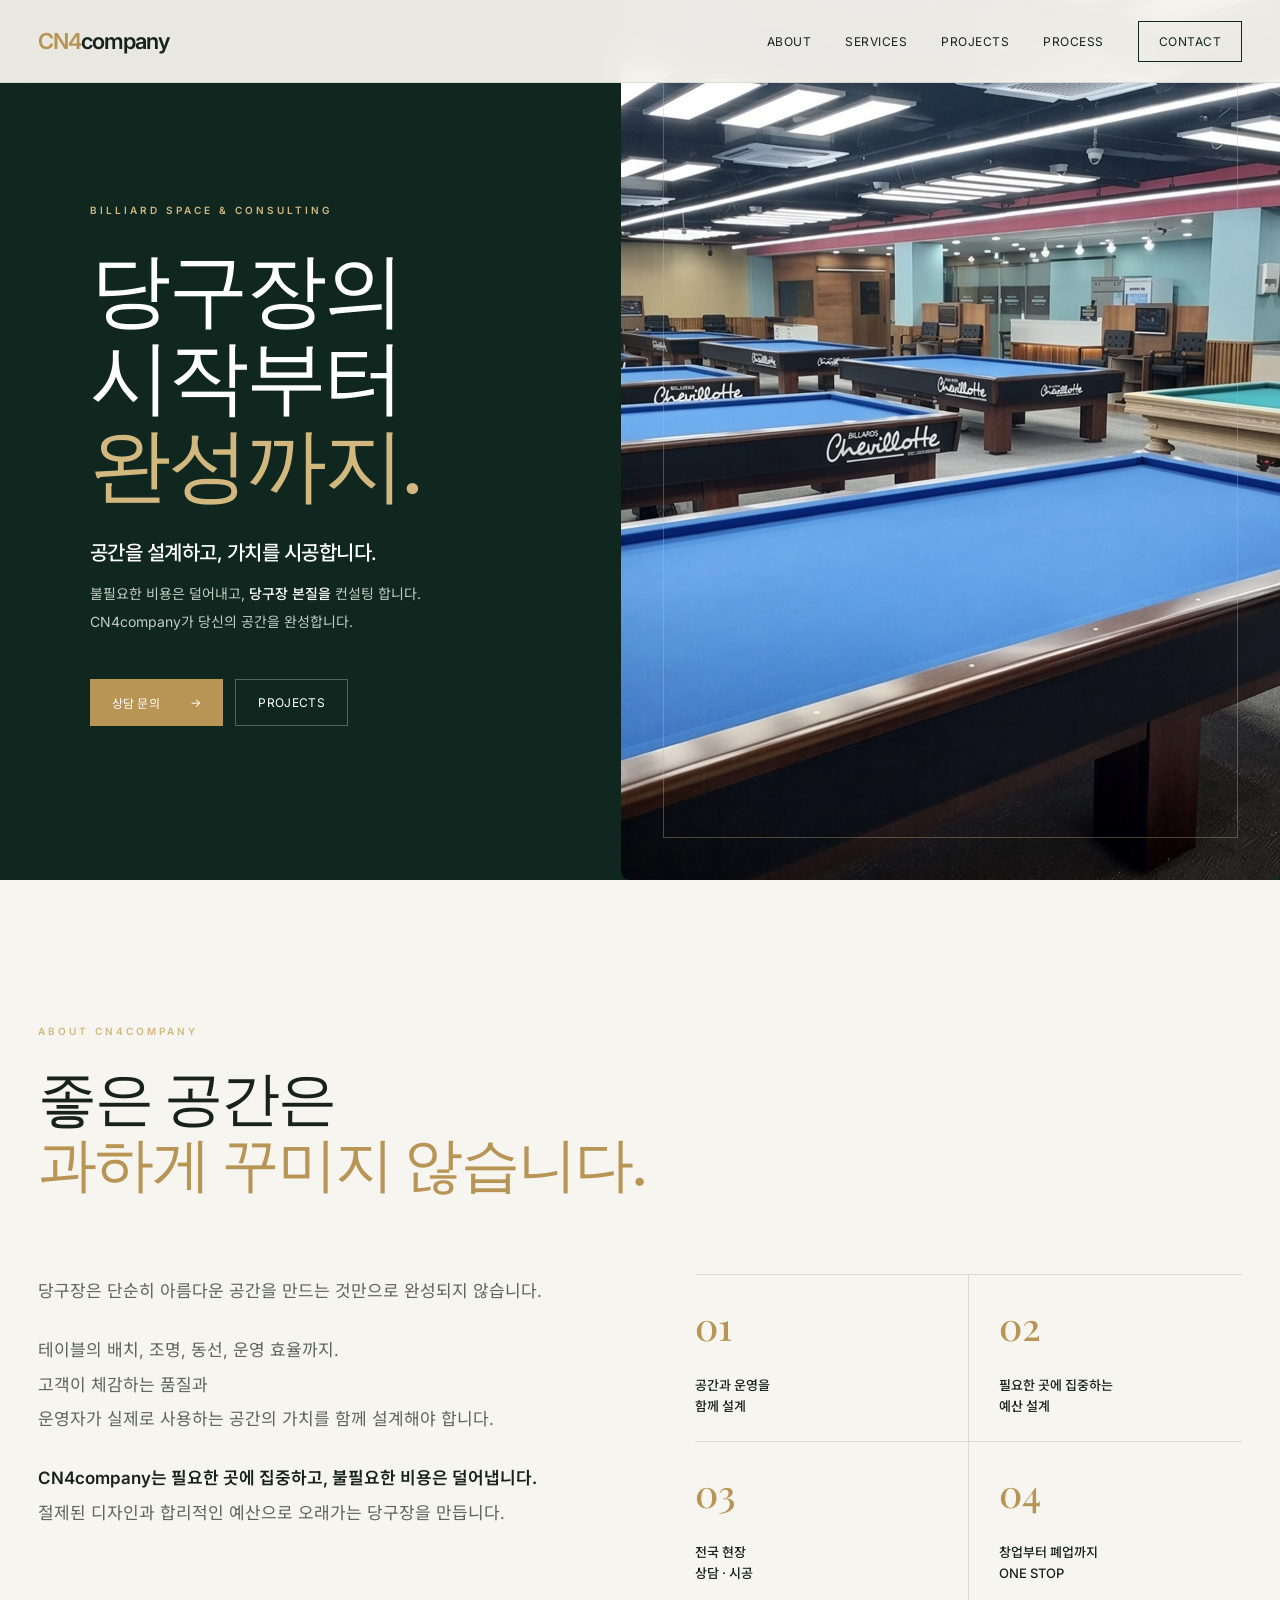
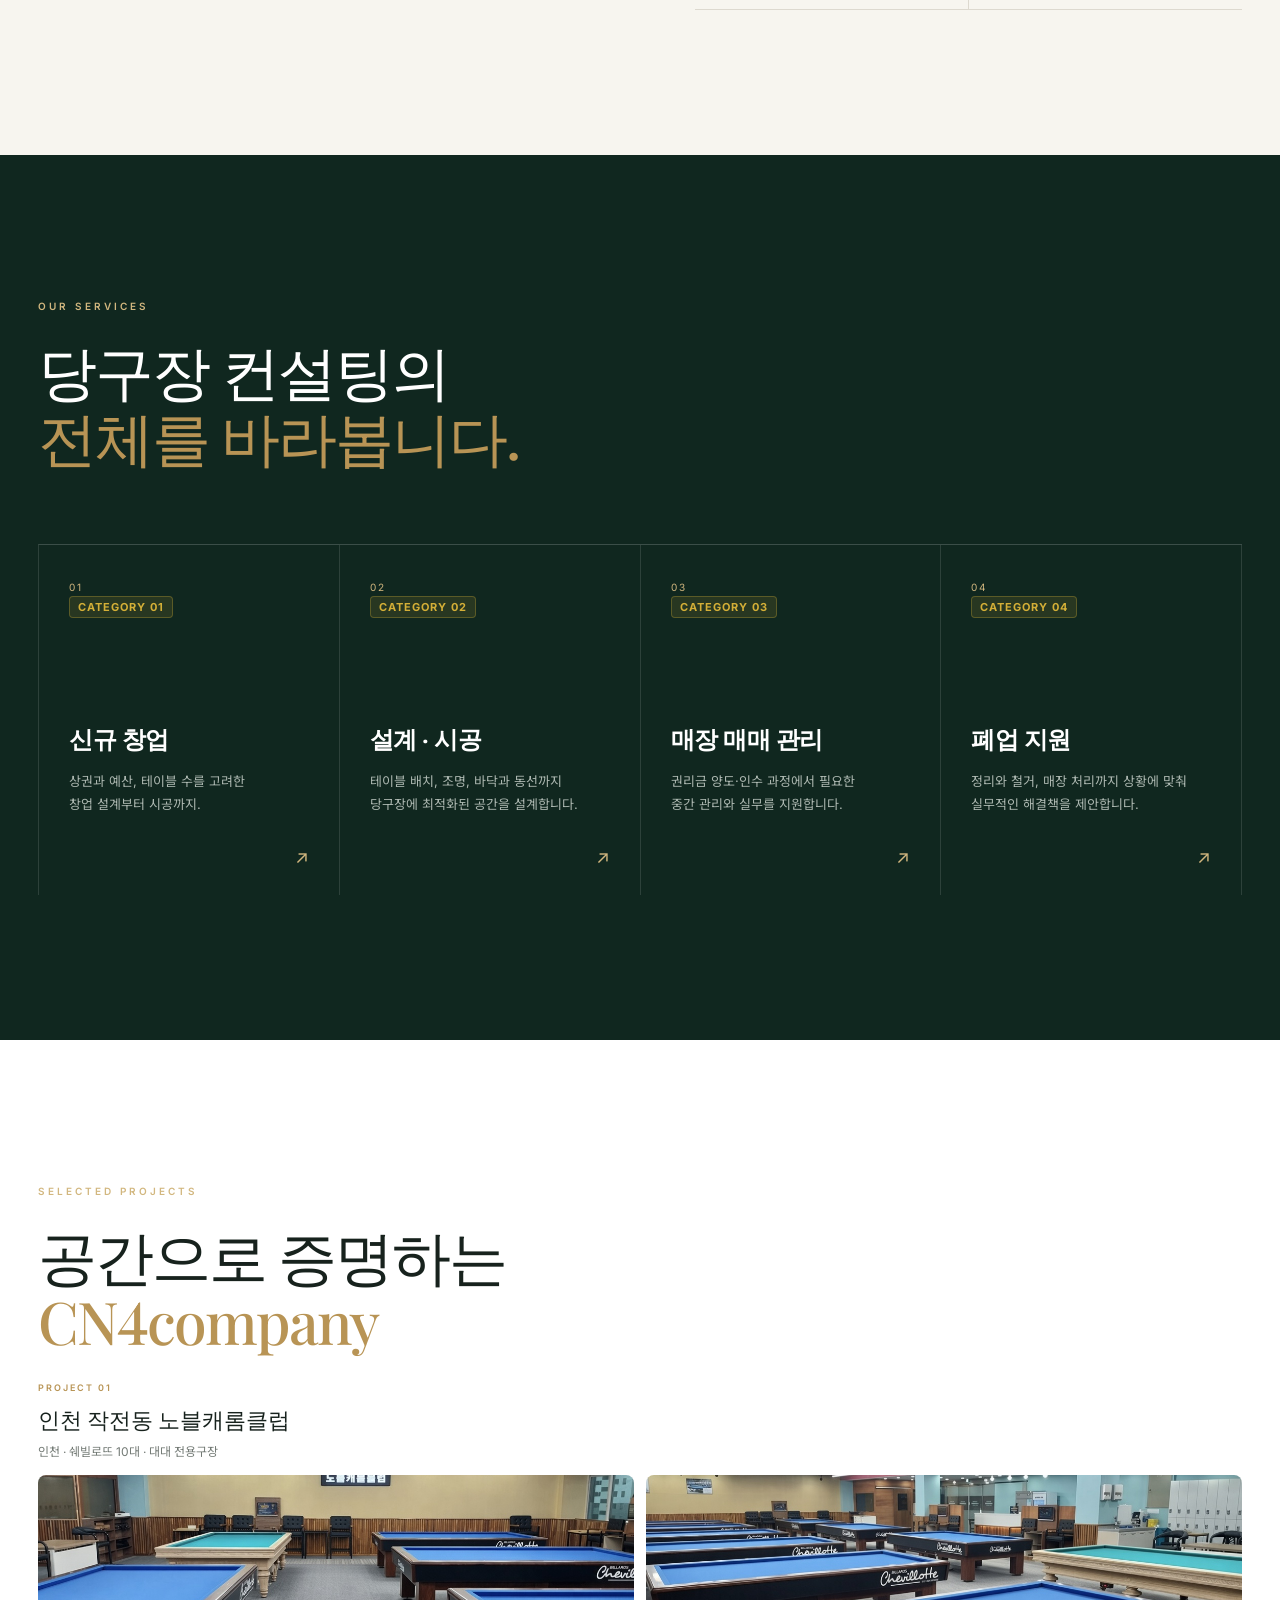
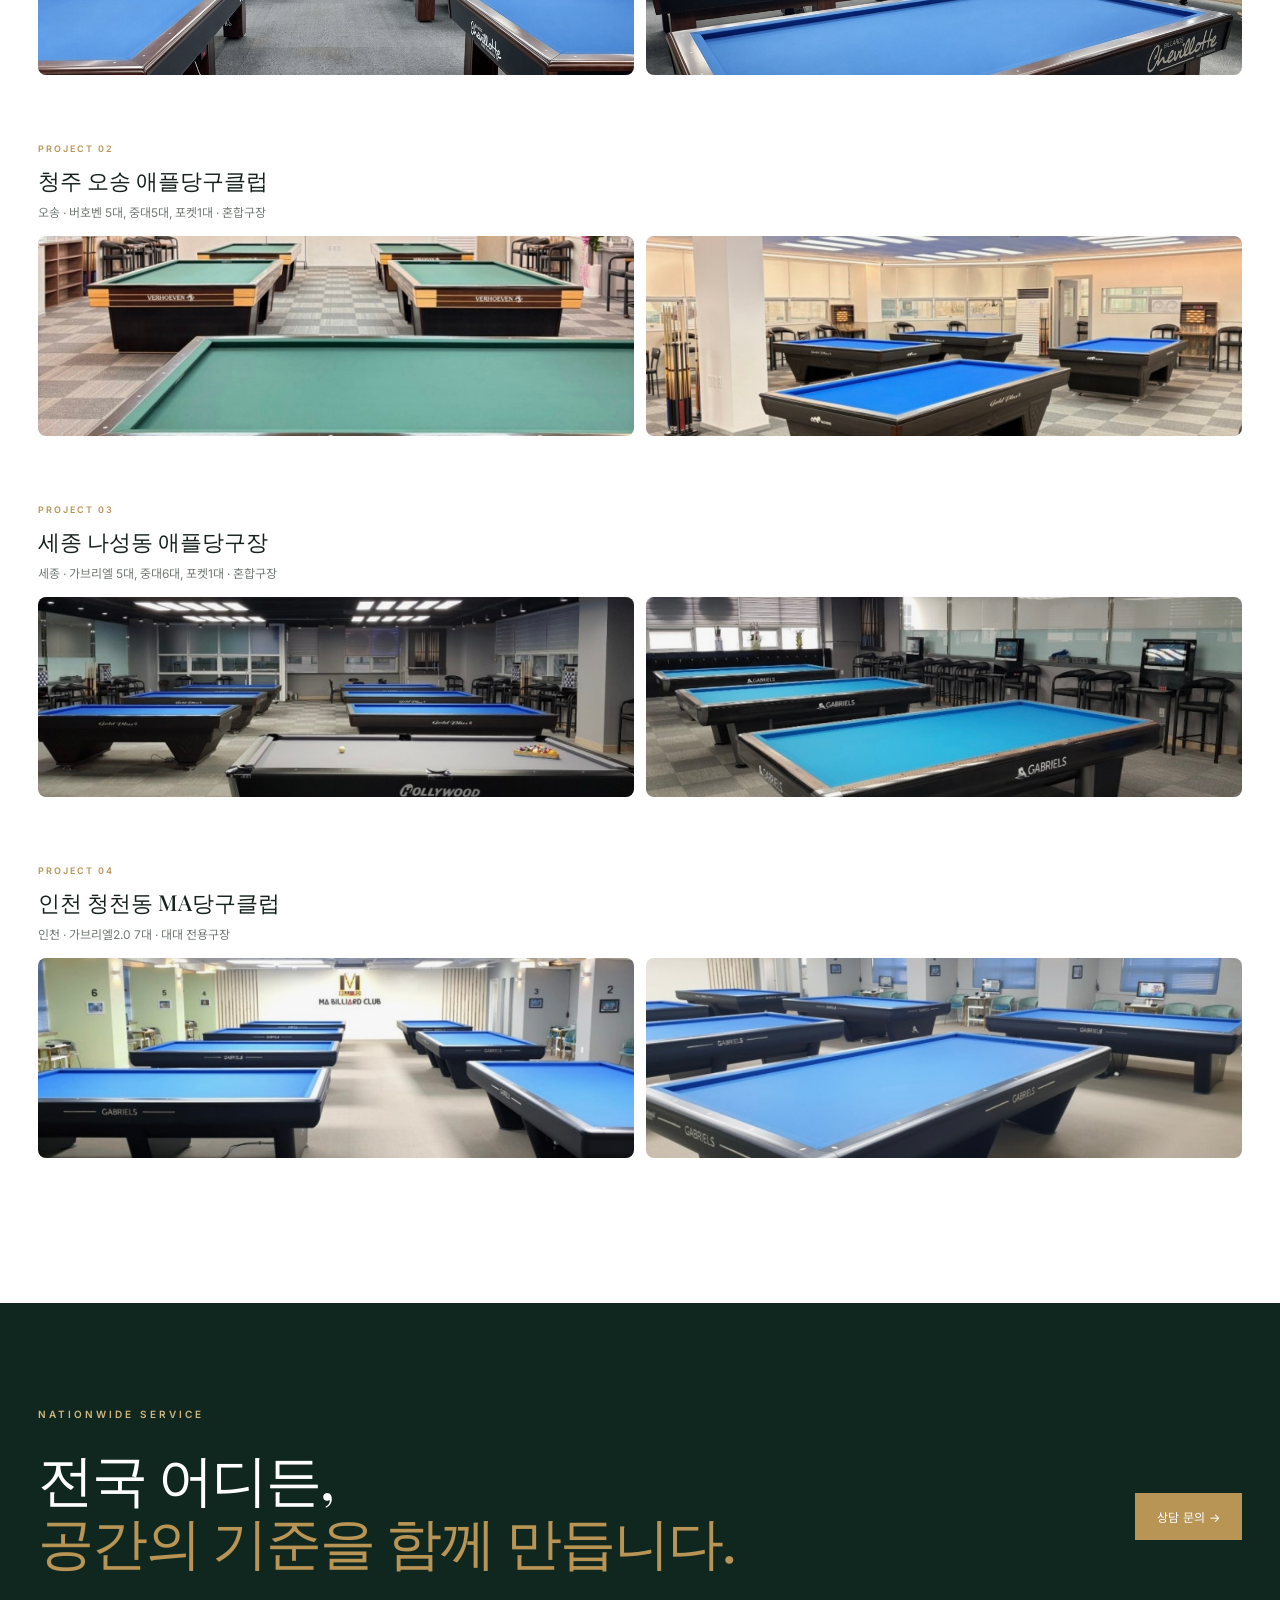
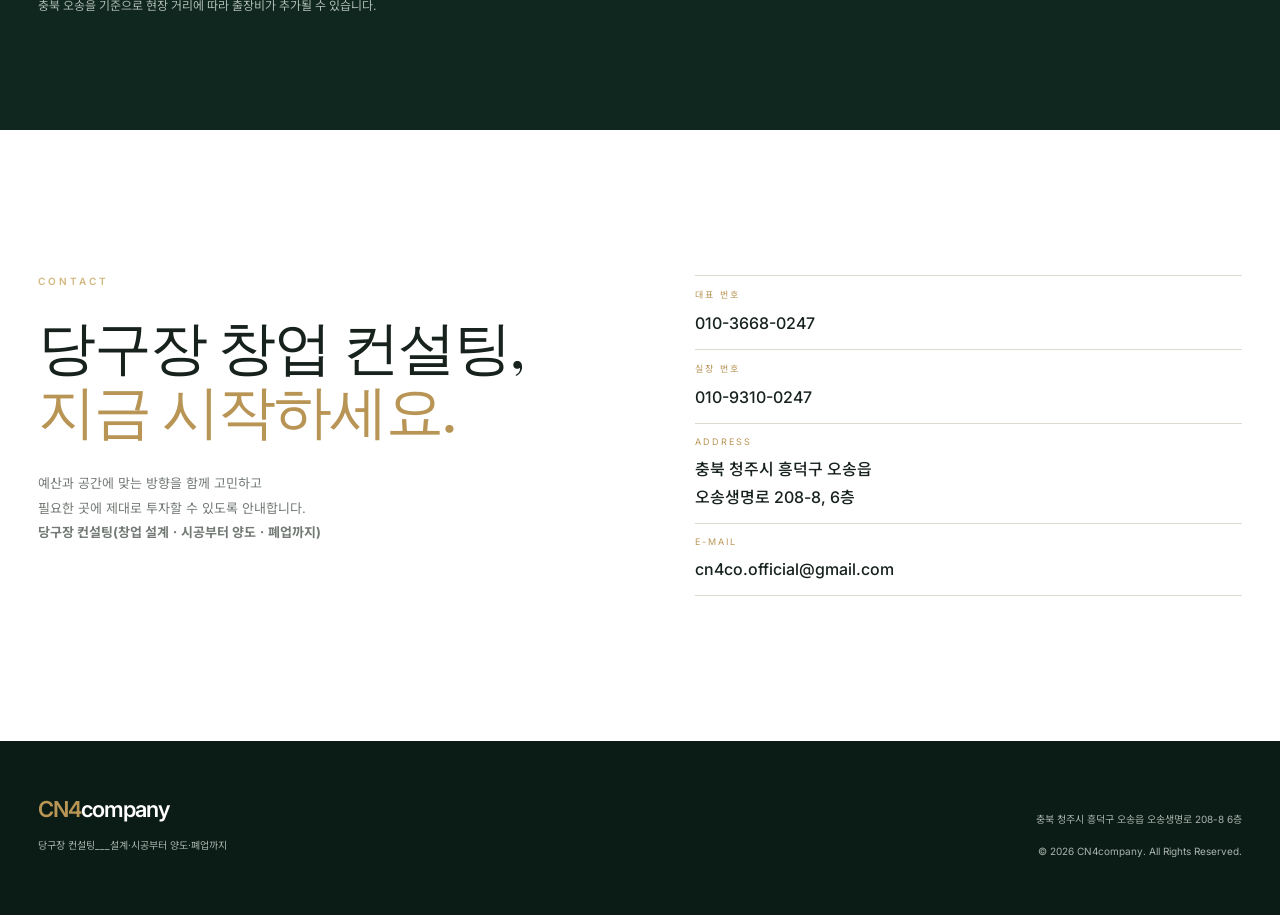
==== index.html @ 21d0fbc4 "Update index.html" ====
<!DOCTYPE html>
<html lang="ko">
<head>
<meta charset="UTF-8"><meta name="viewport" content="width=device-width, initial-scale=1.0"><meta name="theme-color" content="#10271f"><title>CN4company | 당구장 창업 · 매매 · 양도 · 폐업 컨설팅</title><meta name="description" content="당구장 신규 창업부터 인테리어 설계·시공, 매장 매매 및 양도양수, 폐업 정리까지! 전국 당구장 전문 컨설팅 CN4company입니다."><meta name="keywords" content="당구장 창업, 당구장 매매, 당구장 양도, 당구장 양도양수, 당구장 폐업, 당구장 인테리어, 당구장 컨설팅, CN4company"><meta property="og:type" content="website"><meta property="og:title" content="CN4company | 당구장 창업 · 매매 · 양도 · 폐업 컨설팅"><meta property="og:description" content="당구장 창업, 매매, 양도양수, 폐업 지원 전문! 당구장 최적화 공간 컨설팅 CN4company."><meta property="og:url" content="https://cn4company.com"><link rel="stylesheet" href="style.css"><meta name="naver-site-verification" content="79d1dc871df807eaf9da4f68a3aed880442866fa" />
</head><body>
    <header class="header"><div class="nav-wrap"><a class="logo" href="#home"><span>CN4</span>company</a><nav><a href="#about">ABOUT</a><a href="#services">SERVICES</a><a href="#projects">PROJECTS</a><a href="#process">PROCESS</a><a href="#contact" class="nav-cta">CONTACT</a></nav><button class="menu-btn" aria-label="메뉴">☰</button></div></header>
<main>
<section id="home" class="hero"><div class="hero-content"><p class="eyebrow">BILLIARD SPACE & CONSULTING</p><h1>당구장의<br>시작부터<br><strong>완성까지.</strong></h1><p class="hero-copy">공간을 설계하고, 가치를 시공합니다.</p><p class="hero-sub">불필요한 비용은 덜어내고, <b>당구장 본질을</b> 컨설팅 합니다.<br>CN4company가 당신의 공간을 완성합니다.</p><div class="hero-actions"><a href="#contact" class="btn primary">상담 문의 <span>→</span></a><a href="#projects" class="btn ghost">PROJECTS</a></div></div><div class="hero-media"><div class="hero-media"><img src="images/nobel2.jpg" alt="메인 대표 이미지"></div><small></small></div></section>
<section id="about" class="section about reveal-section"><div class="section-head"><p class="eyebrow">ABOUT CN4COMPANY</p><h2>좋은 공간은<br><span>과하게 꾸미지 않습니다.</span></h2></div><div class="about-grid reveal-group"><div class="about-main"><p>당구장은 단순히 아름다운 공간을 만드는 것만으로 완성되지 않습니다.</p><p>테이블의 배치, 조명, 동선, 운영 효율까지. <br>고객이 체감하는 품질과 <br>운영자가 실제로 사용하는 공간의 가치를 함께 설계해야 합니다.</p><p><strong>CN4company는 필요한 곳에 집중하고, 불필요한 비용은 덜어냅니다.</strong><br>절제된 디자인과 합리적인 예산으로 오래가는 당구장을 만듭니다.</p></div><div class="stats"><div><strong>01</strong><span>공간과 운영을<br>함께 설계</span></div><div><strong>02</strong><span>필요한 곳에 집중하는<br>예산 설계</span></div><div><strong>03</strong><span>전국 현장<br>상담 · 시공</span></div><div><strong>04</strong><span>창업부터 폐업까지<br>ONE STOP</span></div></div></div></section>
<section id="services" class="section services reveal-section"><div class="section-head"><p class="eyebrow">OUR SERVICES</p><h2>당구장 컨설팅의<br><span>전체를 바라봅니다.</span></h2></div><div class="service-scroll-container"><div class="service-grid reveal-group"><a href="#contact" class="service-card reveal-item"><div class="card-line"></div><div class="card-head"><span class="num">01</span><span class="arrow">↗</span></div><div class="category-tag">CATEGORY 01</div><h3 class="highlight-title">신규 창업</h3><p>상권과 예산, 테이블 수를 고려한 <br>창업 설계부터 시공까지.</p></a><a href="#contact" class="service-card reveal-item"><div class="card-line"></div><div class="card-head"><span class="num">02</span><span class="arrow">↗</span></div><div class="category-tag">CATEGORY 02</div><h3 class="highlight-title">설계 · 시공</h3><p>테이블 배치, 조명, 바닥과 동선까지 <br>당구장에 최적화된 공간을 설계합니다.</p></a><a href="#contact" class="service-card reveal-item"><div class="card-line"></div><div class="card-head"><span class="num">03</span><span class="arrow">↗</span></div><div class="category-tag">CATEGORY 03</div><h3 class="highlight-title">매장 매매 관리</h3><p>권리금 양도·인수 과정에서 필요한 <br>중간 관리와 실무를 지원합니다.</p></a><a href="#contact" class="service-card reveal-item"><div class="card-line"></div><div class="card-head"><span class="num">04</span><span class="arrow">↗</span></div><div class="category-tag">CATEGORY 04</div><h3 class="highlight-title">폐업 지원</h3><p>정리와 철거, 매장 처리까지 상황에 맞춰 <br>실무적인 해결책을 제안합니다.</p></a></div></div></section>
<section id="projects" class="section projects reveal-section"><div class="section-head row"><div><p class="eyebrow">SELECTED PROJECTS</p><h2>공간으로 증명하는<br><span>CN<span class="brand-num">4</span>company</span></h2></div><p class="section-note"></p></div><div class="project-list reveal-group"><article class="project-card reveal-item"><div class="project-info"><span>PROJECT 01</span><h3>인천 작전동 노블캐롬클럽</h3><p>인천 · 쉐빌로뜨 10대 · 대대 전용구장</p></div><div class="project-gallery"><img src="images/nobel.jpg" alt="인천 작전동 노블캐롬클럽 사진 1" class="project-thumb"><img src="images/nobel2.jpg" alt="인천 작전동 노블캐롬클럽 사진 2" class="project-thumb"></div></article><article class="project-card reveal-item"><div class="project-info"><span>PROJECT 02</span><h3>청주 오송 애플당구클럽</h3><p>오송 · 버호벤 5대, 중대5대, 포켓1대 · 혼합구장</p></div><div class="project-gallery"><img src="images/apple2.jpg" alt="청주 오송 애플당구클럽 사진 1" class="project-thumb"><img src="images/apple1.jpg" alt="청주 오송 애플당구클럽 사진 2" class="project-thumb"></div></article><article class="project-card reveal-item"><div class="project-info"><span>PROJECT 03</span><h3>세종 나성동 애플당구장</h3><p>세종 · 가브리엘 5대, 중대6대, 포켓1대 · 혼합구장</p></div><div class="project-gallery"><img src="images/apple4.jpg" alt="세종 나성동 애플당구장 사진 1" class="project-thumb"><img src="images/apple3.jpg" alt="세종 나성동 애플당구장 사진 2" class="project-thumb"></div></article><article class="project-card reveal-item"><div class="project-info"><span>PROJECT 04</span><h3>인천 청천동 MA당구클럽</h3><p>인천 · 가브리엘2.0 7대 · 대대 전용구장</p></div><div class="project-gallery"><img src="images/ma1.jpg" alt="인천 청천동 MA당구클럽 사진 1" class="project-thumb"><img src="images/ma2.jpg" alt="인천 청천동 MA당구클럽 사진 2" class="project-thumb"></div></article></div></section><section class="banner reveal-section"><div><p class="eyebrow">NATIONWIDE SERVICE</p><h2>전국 어디든,<br><span>공간의 기준을 함께 만듭니다.</span></h2><p>충북 오송을 기준으로 현장 거리에 따라 출장비가 추가될 수 있습니다.</p></div><a href="#contact" class="btn primary">상담 문의 →</a></section><section id="contact" class="section contact reveal-section"><div class="contact-copy"><p class="eyebrow">CONTACT</p><h2>당구장 창업 컨설팅,<br><span>지금 시작하세요.</span></h2><p>예산과 공간에 맞는 방향을 함께 고민하고<br>필요한 곳에 제대로 투자할 수 있도록 안내합니다.<br><strong>당구장 컨설팅(창업 설계ㆍ시공부터 양도ㆍ폐업까지)</strong></p></div><div class="contact-box"><a href="tel:01036680247" class="contact-item"><small>대표 번호</small><strong>010-3668-0247</strong></a><a href="tel:01093100247" class="contact-item"><small>실장 번호</small><strong>010-9310-0247</strong></a><div class="contact-item" onclick="copyToClipboard('충북 청주시 흥덕구 오송읍 오송생명로 208-8, 6층', '주소가 복사되었습니다.')"><small>ADDRESS</small><strong>충북 청주시 흥덕구 오송읍<br>오송생명로 208-8, 6층</strong></div><div class="contact-item" onclick="copyToClipboard('cn4co.official@gmail.com', '이메일 주소가 복사되었습니다.')"><small>E-MAIL</small><strong>cn4co.official@gmail.com</strong></div></div><div id="copy-toast" class="copy-toast"></div></section></main>
<footer><div class="footer-inner"><div><a class="logo" href="#home"><span>CN4</span>company</a><p>당구장 컨설팅___설계·시공부터 양도·폐업까지</p></div><div class="footer-right"><p>충북 청주시 흥덕구 오송읍 오송생명로 208-8 6층</p><p>© 2026 CN4company. All Rights Reserved.</p></div></div></footer>
<script src="script.js"></script>
</body>
</html>
---- style.css ----
@import url('https://fonts.googleapis.com/css2?family=Inter:wght@400;500;600&family=Noto+Sans+KR:wght@400;500;600;700&family=Playfair+Display:wght@500;600&display=swap');
:root{--green:#10271f;--green2:#18352b;--gold:#b89455;--gold2:#d2b77f;--cream:#f7f5ef;--white:#fff;--ink:#17221d;--muted:#737a75;--line:#ddd9cf}
*{box-sizing:border-box}html{scroll-behavior:smooth}body{margin:0;background:var(--cream);color:var(--ink);font-family:Inter,'Noto Sans KR',sans-serif;font-weight:400}a{text-decoration:none;color:inherit}.header{position:fixed;top:0;left:0;right:0;z-index:20;background:rgba(247,245,239,.94);backdrop-filter:blur(18px);border-bottom:1px solid rgba(16,39,31,.1)}.nav-wrap{max-width:1320px;margin:auto;height:82px;padding:0 38px;display:flex;align-items:center;justify-content:space-between}.logo{font-size:22px;font-weight:600;letter-spacing:-1px}.logo span{color:var(--gold)}nav{display:flex;align-items:center;gap:34px;font-size:12px;letter-spacing:.5px}nav a{transition:.25s}nav a:hover{color:var(--gold)}.nav-cta{border:1px solid var(--green);padding:12px 20px!important;color:var(--green)}.menu-btn{display:none;background:none;border:0;font-size:23px;color:var(--green)}
.hero{min-height:880px;background:var(--green);color:#fff;display:grid;grid-template-columns:1fr 1.06fr;overflow:hidden}.hero-content{order:1;display:flex;flex-direction:column;justify-content:center;padding:150px 7vw 100px}.eyebrow{font-size:10px;letter-spacing:3px;font-weight:600;color:var(--gold2);margin:0 0 25px}.hero h1{font-family:'Playfair Display',serif;font-weight:500;font-size:clamp(55px,6.3vw,94px);line-height:1.08;letter-spacing:-3px;margin:0}.hero h1 strong{color:var(--gold2);font-weight:500}.hero-copy{font-size:20px;margin:34px 0 14px;font-weight:500;letter-spacing:-.5px}.hero-sub{font-size:14px;line-height:2;color:#c3cbc6;margin:0}.hero-sub b{color:#fff;font-weight:500}.hero-actions{display:flex;gap:12px;margin-top:43px}.btn{display:inline-flex;align-items:center;justify-content:center;gap:30px;padding:15px 22px;font-size:12px;letter-spacing:.3px;transition:.25s}.btn.primary{background:var(--gold);color:#fff}.btn.primary:hover{background:var(--gold2);transform:translateY(-2px)}.btn.ghost{border:1px solid rgba(255,255,255,.28);color:#fff}.btn.ghost:hover{border-color:var(--gold2);color:var(--gold2)}.hero-media{order:2;min-height:880px;background:var(--green2);display:flex;align-items:center;justify-content:center;position:relative}.hero-media:after{content:'';position:absolute;inset:42px;border:1px solid rgba(210,183,127,.35)}.media-placeholder{width:100%;height:100%;display:flex;flex-direction:column;align-items:center;justify-content:center;color:#9eaaA3;letter-spacing:4px;position:relative;z-index:1}.media-placeholder span{font-size:11px}.media-placeholder small{margin-top:13px;letter-spacing:0;font-size:11px;color:#79857e}
.section{max-width:1320px;margin:auto;padding:145px 38px}.section-head h2{font-family:'Playfair Display',serif;font-weight:500;font-size:clamp(40px,4.6vw,68px);line-height:1.12;letter-spacing:-2px;margin:0}.section-head h2 span,.contact h2 span,.banner h2 span{color:var(--gold)}.about{background:var(--cream)}.about-grid{display:grid;grid-template-columns:1fr 1fr;gap:110px;margin-top:80px}.about-main{font-size:17px;line-height:2.05;color:#5e655f;max-width:620px}.about-main p{margin:0 0 24px}.about-main strong{color:var(--ink);font-weight:600}.stats{display:grid;grid-template-columns:1fr 1fr;border-top:1px solid var(--line)}.stats div{min-height:160px;padding:25px 25px 25px 0;border-bottom:1px solid var(--line)}.stats div:nth-child(odd){border-right:1px solid var(--line);padding-right:30px}.stats div:nth-child(even){padding-left:30px}.stats strong{font-family:'Playfair Display',serif;font-size:38px;font-weight:500;color:var(--gold)}.stats span{display:block;margin-top:24px;font-size:13px;line-height:1.6;font-weight:500}
.services{max-width:none;background:var(--green);color:#fff;padding-left:max(38px,calc((100vw - 1244px)/2));padding-right:max(38px,calc((100vw - 1244px)/2))}.services .section-head h2{color:#fff}.service-grid{display:grid;grid-template-columns:repeat(4,1fr);margin-top:75px;border-top:1px solid rgba(255,255,255,.18);border-left:1px solid rgba(255,255,255,.12)}.service-card{min-height:350px;background:var(--green);padding:30px;border-right:1px solid rgba(255,255,255,.12);position:relative;transition:.3s}.service-card:hover{background:var(--green2)}.service-card.featured{background:var(--gold)}.service-card.featured:hover{background:var(--gold2)}.service-card .num{font-size:10px;letter-spacing:2px;color:var(--gold2)}.featured .num{color:#fff}.service-card h3{font-family:'Playfair Display',serif;font-size:27px;font-weight:500;margin:92px 0 18px;letter-spacing:-.5px}.service-card p{color:#adb8b1;line-height:1.8;font-size:13px;max-width:230px}.featured p{color:#fff}.arrow{position:absolute;bottom:28px;right:30px;font-size:18px;color:var(--gold2)}.featured .arrow{color:#fff}
.projects{background:#fff}.row{display:flex;justify-content:space-between;align-items:flex-end}.section-note{color:var(--muted);line-height:1.8;font-size:12px;text-align:right}.project-grid{display:grid;grid-template-columns:repeat(2,1fr);gap:70px 28px;margin-top:70px}.project:nth-child(1){grid-column:span 2}.project-img{height:390px;background:#e9e6de;display:flex;align-items:center;justify-content:center;color:#9b9c96;overflow:hidden}.project:nth-child(1) .project-img{height:590px}.placeholder{position:relative}.placeholder:after{content:'';position:absolute;inset:24px;border:1px solid rgba(16,39,31,.15)}.placeholder span{font-size:10px;letter-spacing:3px;z-index:1}.project-info{padding-top:21px}.project-info>span{font-size:9px;letter-spacing:2px;color:var(--gold);font-weight:600}.project-info h3{margin:9px 0 6px;font-family:'Playfair Display',serif;font-weight:500;font-size:22px}.project-info p{margin:0;color:var(--muted);font-size:12px}
.process{max-width:none;background:var(--cream);padding-left:max(38px,calc((100vw - 1244px)/2));padding-right:max(38px,calc((100vw - 1244px)/2))}.process-list{display:grid;grid-template-columns:repeat(5,1fr);margin-top:75px;border-top:1px solid var(--line)}.process-list div{padding:28px 22px 20px 0;border-right:1px solid var(--line);min-height:205px}.process-list div:not(:first-child){padding-left:22px}.process-list div:last-child{border-right:0}.process-list b{color:var(--gold);font-size:10px;letter-spacing:2px}.process-list h3{font-family:'Playfair Display',serif;font-weight:500;font-size:23px;margin:50px 0 10px}.process-list p{color:var(--muted);font-size:12px;line-height:1.7;margin:0}
.banner{background:var(--green);color:#fff;padding:105px max(38px,calc((100vw - 1244px)/2));display:flex;align-items:center;justify-content:space-between;gap:50px}.banner h2{font-family:'Playfair Display',serif;font-weight:500;font-size:clamp(38px,4.4vw,62px);line-height:1.12;letter-spacing:-2px;margin:0}.banner p:not(.eyebrow){color:#aebbb3;font-size:12px;margin-top:25px}.contact{display:grid;grid-template-columns:1fr 1fr;gap:110px;background:#fff}.contact h2{font-family:'Playfair Display',serif;font-weight:500;font-size:clamp(40px,4.5vw,65px);line-height:1.12;letter-spacing:-2px;margin:0}.contact-copy>p:last-child{color:var(--muted);font-size:13px;line-height:1.9;margin-top:30px}.contact-box{border-top:1px solid var(--line)}.contact-box>a,.contact-box>div{display:block;padding:23px 0;border-bottom:1px solid var(--line)}.contact-box small{display:block;color:var(--gold);font-size:9px;letter-spacing:2px;margin-bottom:9px}.contact-box strong{font-size:16px;font-weight:500;line-height:1.7}.contact-box a:hover strong{color:var(--gold)}footer{background:#0b1b15;color:#aab5af}.footer-inner{max-width:1320px;margin:auto;padding:55px 38px;display:flex;justify-content:space-between;gap:40px}.footer-inner .logo{color:#fff}.footer-inner p{font-size:10px;line-height:1.8;margin:14px 0 0}.footer-right{text-align:right}
.reveal-section,.reveal-item{opacity:0;transform:translateY(28px);transition:opacity .8s ease,transform .8s ease}.reveal-section.is-visible,.reveal-item.is-visible{opacity:1;transform:none}.reveal-group .reveal-item:nth-child(2){transition-delay:.08s}.reveal-group .reveal-item:nth-child(3){transition-delay:.16s}.reveal-group .reveal-item:nth-child(4){transition-delay:.24s}.reveal-group .reveal-item:nth-child(5){transition-delay:.32s}
@media(max-width:900px){.nav-wrap{height:72px;padding:0 22px}nav{display:none}.menu-btn{display:block}.hero{grid-template-columns:1fr;min-height:auto}.hero-content{padding:145px 28px 80px}.hero-media{min-height:430px}.hero-media:after{inset:22px}.about-grid,.contact{grid-template-columns:1fr;gap:65px}.service-grid{grid-template-columns:1fr 1fr}.project-grid{grid-template-columns:1fr;gap:55px}.project:nth-child(1){grid-column:auto}.project:nth-child(1) .project-img{height:420px}.project-img{height:300px}.process-list{grid-template-columns:1fr}.process-list div{border-right:0;border-bottom:1px solid var(--line);min-height:auto;padding:28px 0!important}.process-list h3{margin:22px 0 8px}.banner{display:block}.banner .btn{margin-top:35px}.footer-inner{display:block}.footer-right{text-align:left;margin-top:30px}}
@media(max-width:560px){.section{padding:105px 22px}.hero-content{padding-left:22px;padding-right:22px}.hero h1{font-size:50px;letter-spacing:-2px}.hero-copy{font-size:17px}.hero-actions{flex-direction:column;align-items:stretch}.service-grid{grid-template-columns:1fr}.service-card{min-height:290px}.service-card h3{margin-top:65px}.row{display:block}.section-note{text-align:left;margin-top:22px}.stats{grid-template-columns:1fr}.stats div:nth-child(odd){border-right:0;padding-right:0}.stats div:nth-child(even){padding-left:0}.banner{padding:85px 22px}.contact{gap:50px}.footer-inner{padding:45px 22px}}
/* 프로젝트 이미지 박스 스타일 설정 */
.project-img {
  width: 100%;
  height: 320px;
  overflow: hidden;
  border-radius: 4px;
}

.project-img img {
  width: 100%;
  height: 100%;
  object-fit: cover;
  object-position: center;
}
/* 메인 히어로 영역 이미지 틀 및 사진 크기 맞춤 */
.hero-media,
.media-placeholder {
  width: 100%;
  height: 100%;
  min-height: 400px; /* 원하시는 높이로 조절 가능 */
  overflow: hidden;
  border-radius: 8px;
  position: relative;
}

.hero-media img,
.media-placeholder img {
  width: 100%;
  height: 100%;
  object-fit: cover; /* 영역에 맞게 사진이 비율 유지하며 꽉 채워짐 */
  object-position: center; /* 사진의 중앙 기준 */
  display: block;
}
/* CN4company 부분의 숫자 4를 대문자 높이로 변경 */
.brand-num,
[class*="hero"] h1,
[class*="hero"] h2,
h2, h3 {
  font-variant-numeric: lining-nums !important;
  -moz-font-feature-settings: "lnum" 1 !important;
  -webkit-font-feature-settings: "lnum" 1 !important;
  font-feature-settings: "lnum" 1 !important;
}
/* 카테고리 소제목 태그 (강조 포인트 1) */
.category-tag {
  display: inline-block;
  font-size: 11px;
  font-weight: 700;
  color: #d4af37;
  background: rgba(212, 175, 55, 0.12);
  border: 1px solid rgba(212, 175, 55, 0.3);
  padding: 3px 8px;
  border-radius: 4px;
  letter-spacing: 1px;
  margin-bottom: 12px;
  width: fit-content;
}

/* 카테고리 메인 제목 (강조 포인트 2) */
.service-card h3.highlight-title {
  font-size: 24px;
  font-weight: 700;
  color: #ffffff;
  margin-bottom: 14px;
  letter-spacing: -0.5px;
  transition: color 0.3s ease;
}

/* 마우스 올렸을 때 카테고리 제목 골드 빛 그래디언트 및 강조 */
.service-card:hover h3.highlight-title {
  color: #f3e5ab;
  text-shadow: 0 0 10px rgba(212, 175, 55, 0.4);
}

.service-card:hover .category-tag {
  background: #d4af37;
  color: #0b1a14;
}
/* 클릭 가능함을 보여주는 마우스 커서 및 가상 스티일 */
.contact-box .contact-item {
  cursor: pointer;
  transition: opacity 0.2s ease;
  padding: 12px 0;
}

.contact-box .contact-item:hover {
  opacity: 0.75;
}

/* 복사 완료 토스트 알림 메시지 스타일 */
.copy-toast {
  visibility: hidden;
  min-width: 220px;
  background-color: rgba(11, 26, 20, 0.9);
  color: #c5a059;
  text-align: center;
  border: 1px solid #c5a059;
  border-radius: 20px;
  padding: 12px 20px;
  position: fixed;
  z-index: 9999;
  left: 50%;
  bottom: 30px;
  transform: translateX(-50%);
  font-size: 14px;
  font-weight: 600;
  opacity: 0;
  transition: opacity 0.3s ease, visibility 0.3s ease;
}

.copy-toast.show {
  visibility: visible;
  opacity: 1;
}
/* 태블릿 및 모바일용 레이아웃 조정 (가로 너비 768px 이하) */
@media (max-width: 768px) {
  /* 모바일 전용 스타일 작성 위치 */
}
/* ==========================================
   모바일 최적화 스타일 (화면 너비 768px 이하)
   ========================================== */
@media (max-width: 768px) {
  
  /* 1. 전체 컨테이너 여백 및 패딩 줄이기 */
  .section {
    padding: 50px 20px !important; /* 모바일 화면에 맞게 여백 축소 */
  }

  /* 2. PC용 가로 배치(그리드)를 세로 1열로 변경 */
  .about-grid,
  .service-grid,
  .project-grid {
    grid-template-columns: 1fr !important; /* 세로로 1개씩 쌓이도록 설정 */
    gap: 24px !important;
  }

  /* 3. 모바일 제목 및 본문 폰트 크기 조정 */
  h1 {
    font-size: 32px !important;
    line-height: 1.3 !important;
  }
  
  h2 {
    font-size: 26px !important;
    line-height: 1.35 !important;
  }

  p {
    font-size: 15px !important;
  }

  /* 4. Contact(연락처) 박스 세로 정렬 및 터치 영역 확보 */
  .contact-box {
    grid-template-columns: 1fr !important;
  }

  .contact-item {
    padding: 16px !important; /* 손가락으로 누르기 쉽게 클릭 영역 확장 */
  }

  /* 5. 이미지 비율 유지 및 화면 맞춰 자동 줄어듬 */
  img {
    max-width: 100% !important;
    height: auto !important;
  }
}
a.service-card {
  text-decoration: none;
  color: inherit;
  display: block;
  cursor: pointer;
}
/* 프로젝트 카드 및 2장 사진 갤러리 레이아웃 */
.project-list {
  display: flex;
  flex-direction: column;
  gap: 40px;
}

.project-card {
  display: flex;
  flex-direction: column;
  gap: 16px;
}

.project-gallery {
  display: grid;
  grid-template-columns: repeat(2, 1fr);
  gap: 12px;
}

.project-gallery img {
  width: 100%;
  height: 200px;
  object-fit: cover;
  border-radius: 8px;
}

/* 모바일 전용 높이 조절 */
@media (max-width: 768px) {
  .project-gallery img {
    height: 140px;
  }
}
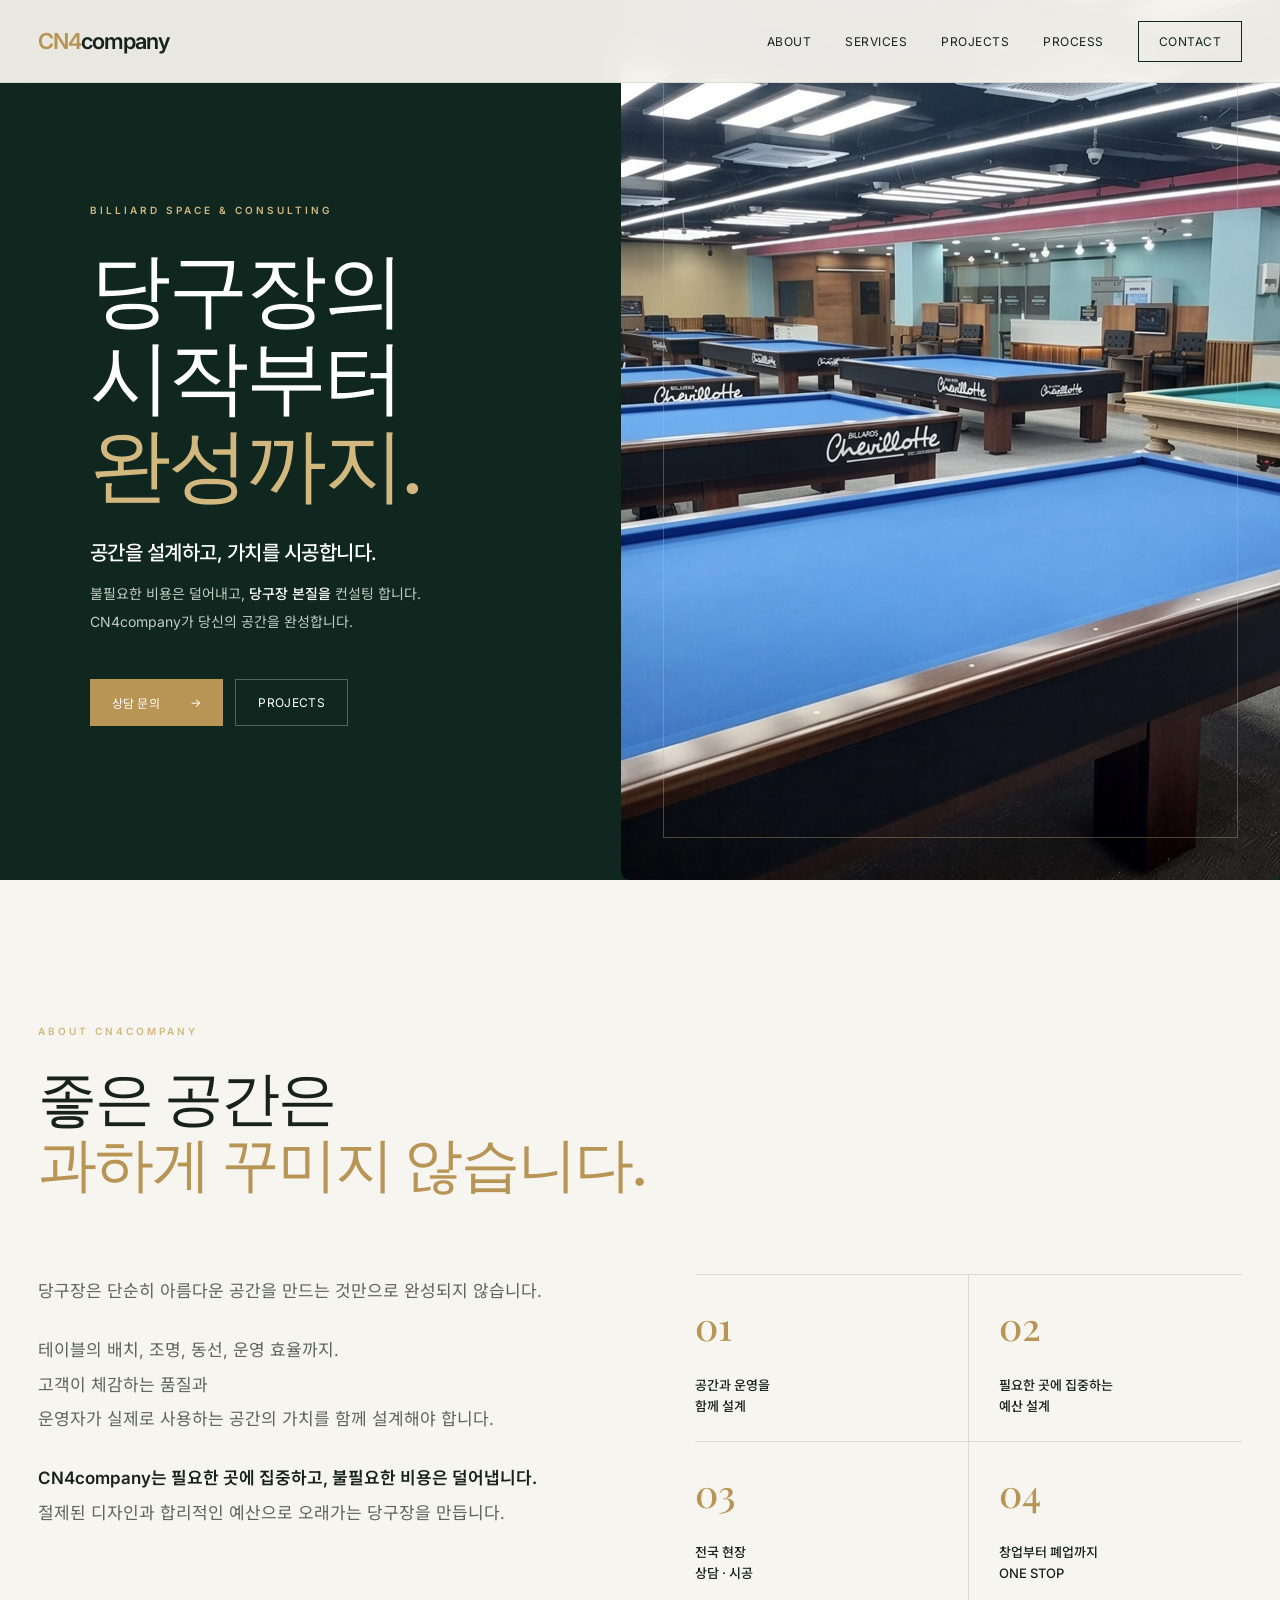
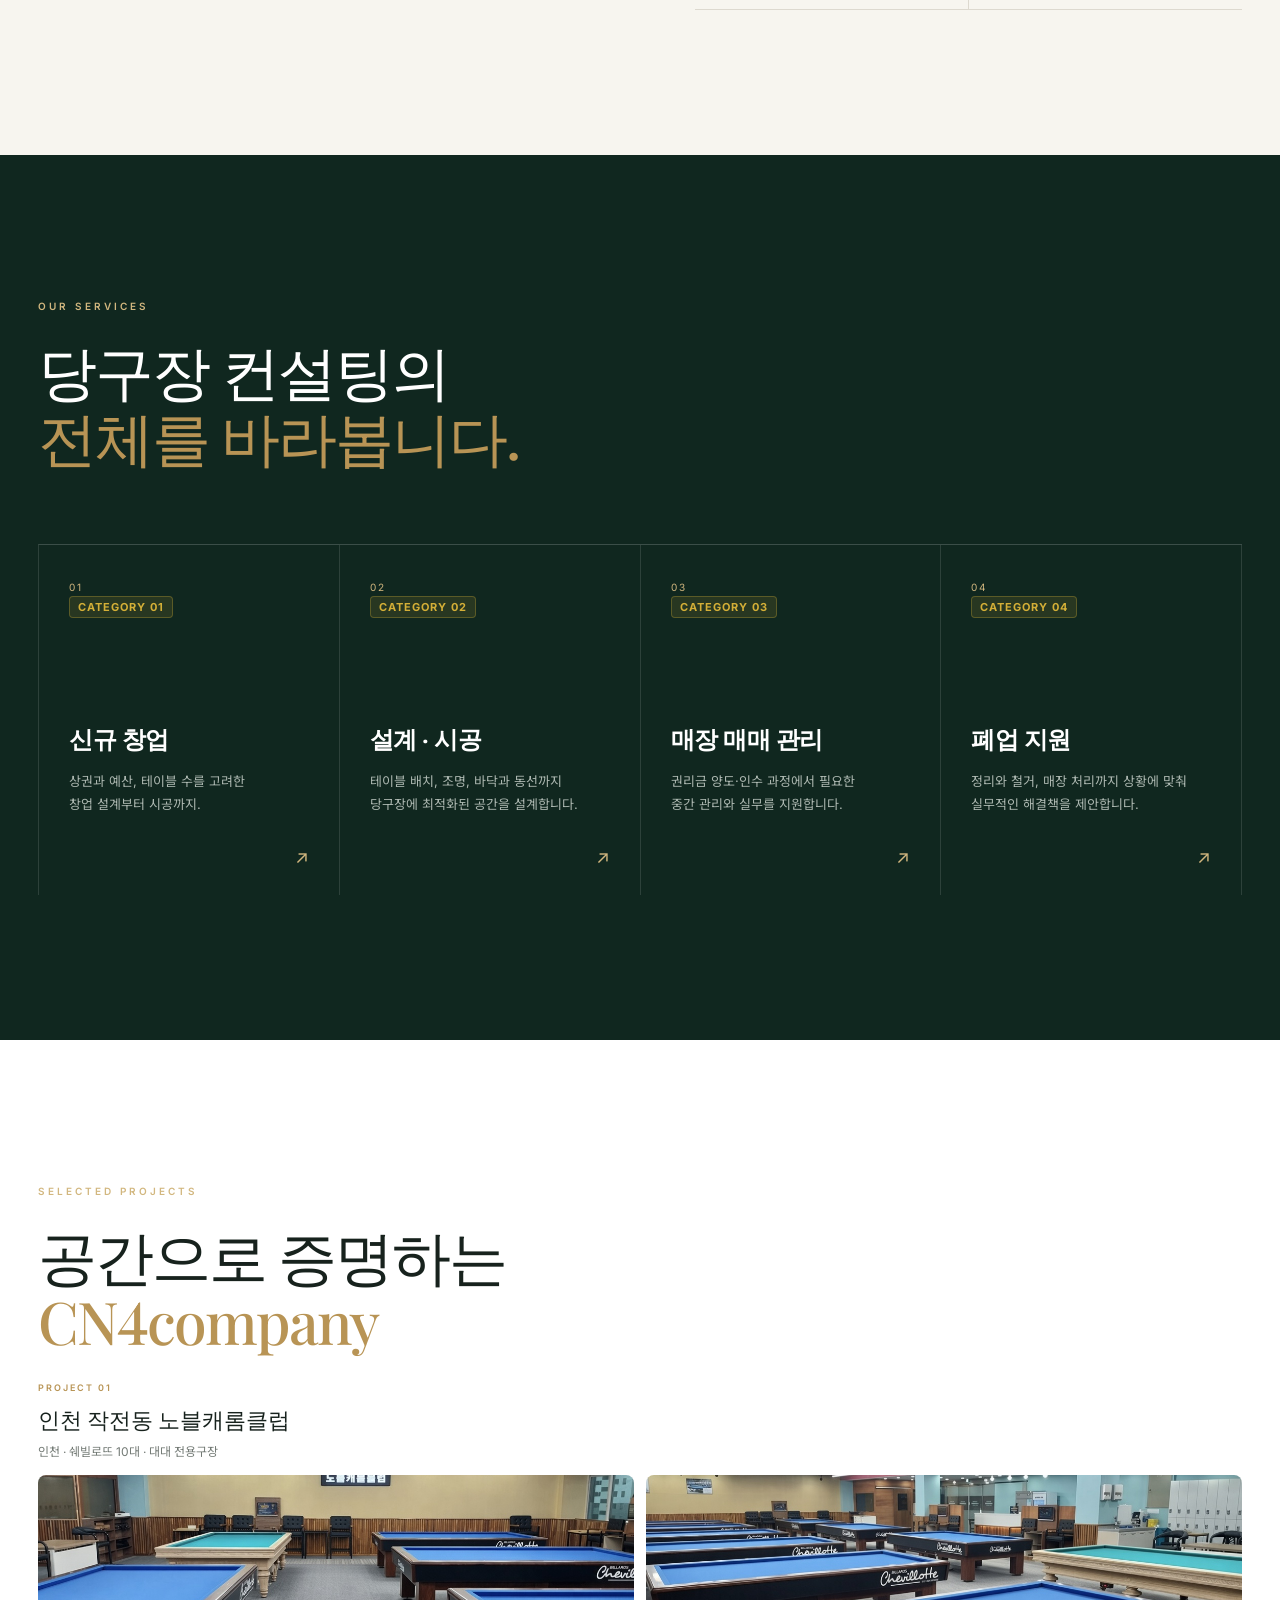
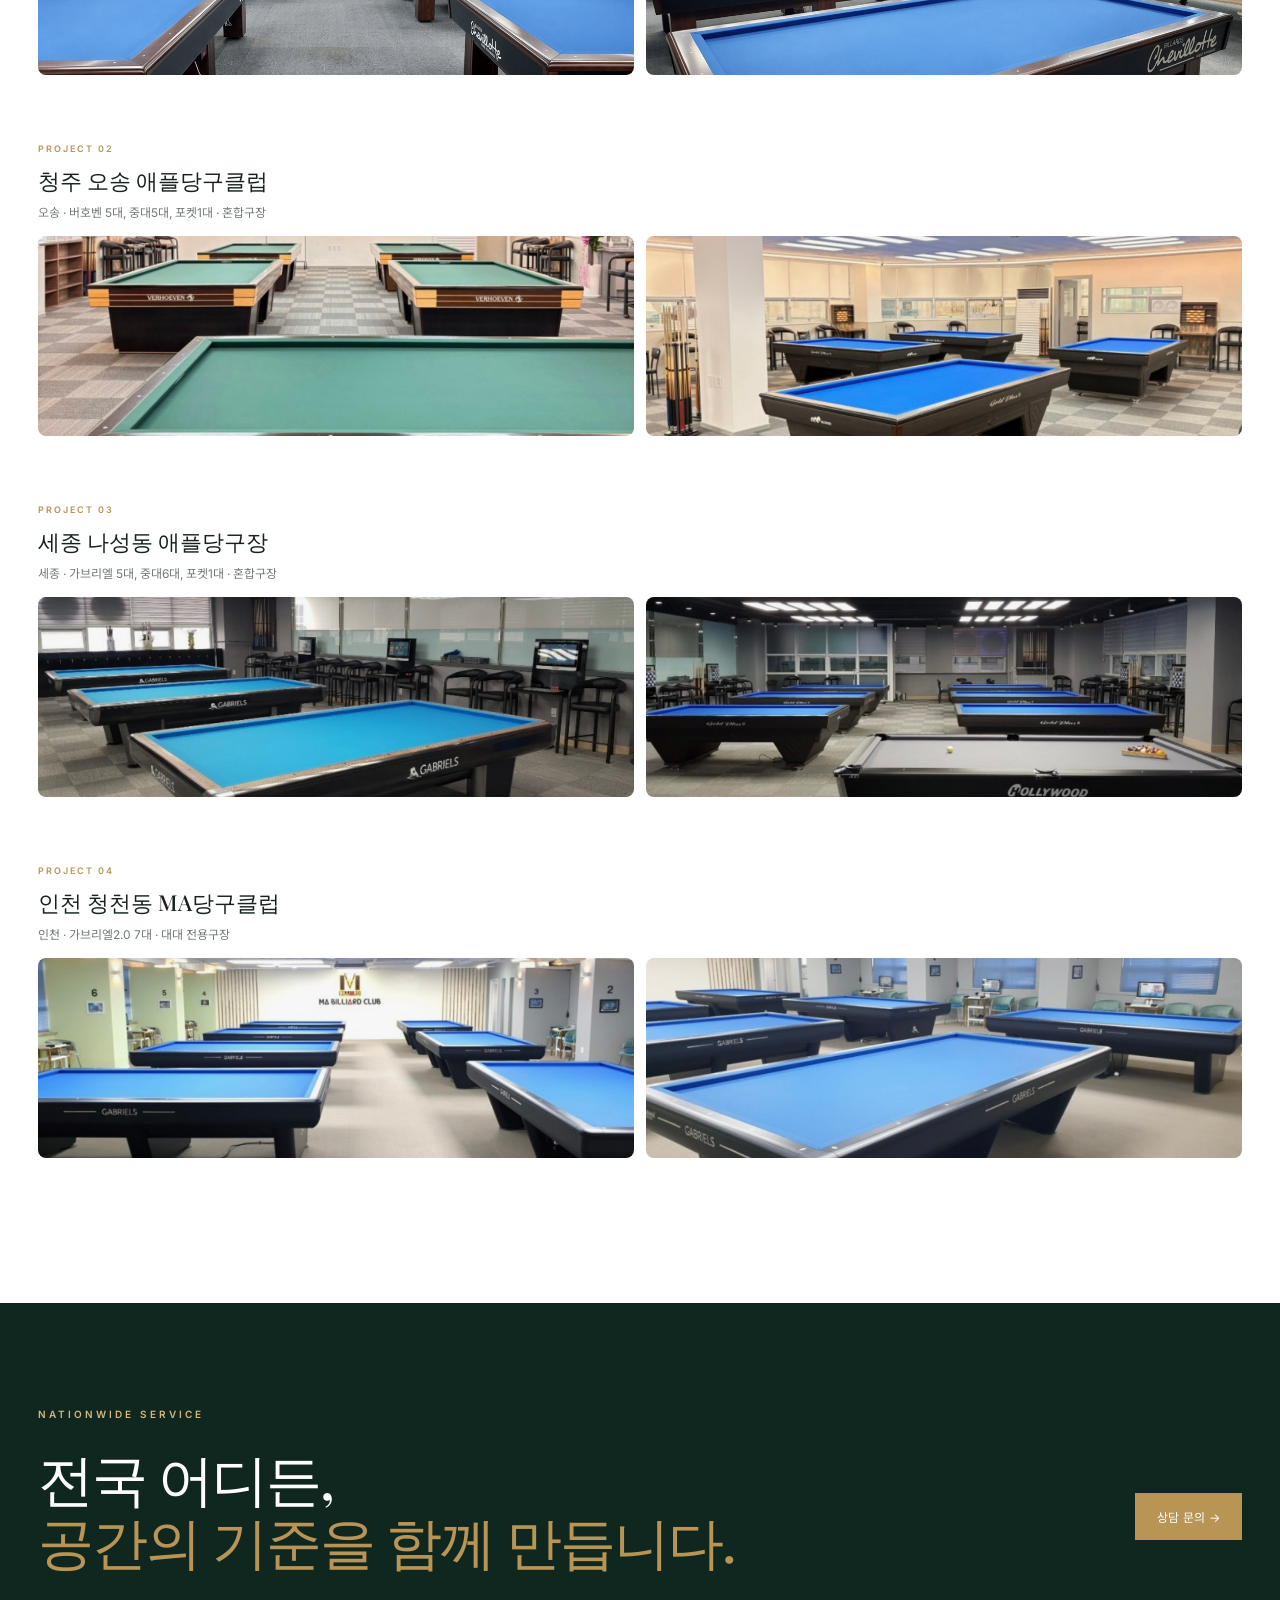
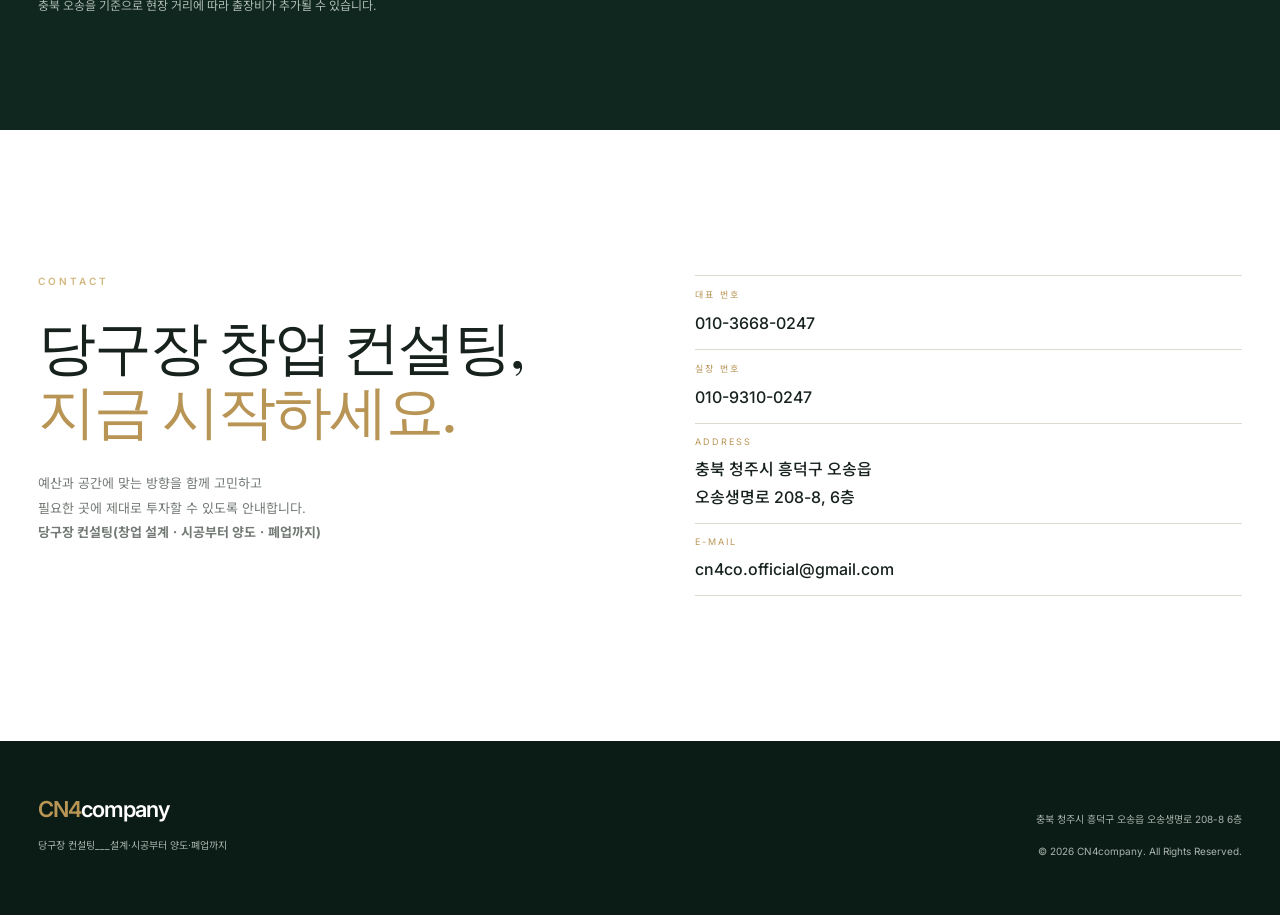
==== commit d81bb585: "Update index.html" ====
--- a/index.html
+++ b/index.html
@@ -8,7 +8,7 @@
 <section id="home" class="hero"><div class="hero-content"><p class="eyebrow">BILLIARD SPACE & CONSULTING</p><h1>당구장의<br>시작부터<br><strong>완성까지.</strong></h1><p class="hero-copy">공간을 설계하고, 가치를 시공합니다.</p><p class="hero-sub">불필요한 비용은 덜어내고, <b>당구장 본질을</b> 컨설팅 합니다.<br>CN4company가 당신의 공간을 완성합니다.</p><div class="hero-actions"><a href="#contact" class="btn primary">상담 문의 <span>→</span></a><a href="#projects" class="btn ghost">PROJECTS</a></div></div><div class="hero-media"><div class="hero-media"><img src="images/nobel2.jpg" alt="메인 대표 이미지"></div><small></small></div></section>
 <section id="about" class="section about reveal-section"><div class="section-head"><p class="eyebrow">ABOUT CN4COMPANY</p><h2>좋은 공간은<br><span>과하게 꾸미지 않습니다.</span></h2></div><div class="about-grid reveal-group"><div class="about-main"><p>당구장은 단순히 아름다운 공간을 만드는 것만으로 완성되지 않습니다.</p><p>테이블의 배치, 조명, 동선, 운영 효율까지. <br>고객이 체감하는 품질과 <br>운영자가 실제로 사용하는 공간의 가치를 함께 설계해야 합니다.</p><p><strong>CN4company는 필요한 곳에 집중하고, 불필요한 비용은 덜어냅니다.</strong><br>절제된 디자인과 합리적인 예산으로 오래가는 당구장을 만듭니다.</p></div><div class="stats"><div><strong>01</strong><span>공간과 운영을<br>함께 설계</span></div><div><strong>02</strong><span>필요한 곳에 집중하는<br>예산 설계</span></div><div><strong>03</strong><span>전국 현장<br>상담 · 시공</span></div><div><strong>04</strong><span>창업부터 폐업까지<br>ONE STOP</span></div></div></div></section>
 <section id="services" class="section services reveal-section"><div class="section-head"><p class="eyebrow">OUR SERVICES</p><h2>당구장 컨설팅의<br><span>전체를 바라봅니다.</span></h2></div><div class="service-scroll-container"><div class="service-grid reveal-group"><a href="#contact" class="service-card reveal-item"><div class="card-line"></div><div class="card-head"><span class="num">01</span><span class="arrow">↗</span></div><div class="category-tag">CATEGORY 01</div><h3 class="highlight-title">신규 창업</h3><p>상권과 예산, 테이블 수를 고려한 <br>창업 설계부터 시공까지.</p></a><a href="#contact" class="service-card reveal-item"><div class="card-line"></div><div class="card-head"><span class="num">02</span><span class="arrow">↗</span></div><div class="category-tag">CATEGORY 02</div><h3 class="highlight-title">설계 · 시공</h3><p>테이블 배치, 조명, 바닥과 동선까지 <br>당구장에 최적화된 공간을 설계합니다.</p></a><a href="#contact" class="service-card reveal-item"><div class="card-line"></div><div class="card-head"><span class="num">03</span><span class="arrow">↗</span></div><div class="category-tag">CATEGORY 03</div><h3 class="highlight-title">매장 매매 관리</h3><p>권리금 양도·인수 과정에서 필요한 <br>중간 관리와 실무를 지원합니다.</p></a><a href="#contact" class="service-card reveal-item"><div class="card-line"></div><div class="card-head"><span class="num">04</span><span class="arrow">↗</span></div><div class="category-tag">CATEGORY 04</div><h3 class="highlight-title">폐업 지원</h3><p>정리와 철거, 매장 처리까지 상황에 맞춰 <br>실무적인 해결책을 제안합니다.</p></a></div></div></section>
-<section id="projects" class="section projects reveal-section"><div class="section-head row"><div><p class="eyebrow">SELECTED PROJECTS</p><h2>공간으로 증명하는<br><span>CN<span class="brand-num">4</span>company</span></h2></div><p class="section-note"></p></div><div class="project-list reveal-group"><article class="project-card reveal-item"><div class="project-info"><span>PROJECT 01</span><h3>인천 작전동 노블캐롬클럽</h3><p>인천 · 쉐빌로뜨 10대 · 대대 전용구장</p></div><div class="project-gallery"><img src="images/nobel.jpg" alt="인천 작전동 노블캐롬클럽 사진 1" class="project-thumb"><img src="images/nobel2.jpg" alt="인천 작전동 노블캐롬클럽 사진 2" class="project-thumb"></div></article><article class="project-card reveal-item"><div class="project-info"><span>PROJECT 02</span><h3>청주 오송 애플당구클럽</h3><p>오송 · 버호벤 5대, 중대5대, 포켓1대 · 혼합구장</p></div><div class="project-gallery"><img src="images/apple2.jpg" alt="청주 오송 애플당구클럽 사진 1" class="project-thumb"><img src="images/apple1.jpg" alt="청주 오송 애플당구클럽 사진 2" class="project-thumb"></div></article><article class="project-card reveal-item"><div class="project-info"><span>PROJECT 03</span><h3>세종 나성동 애플당구장</h3><p>세종 · 가브리엘 5대, 중대6대, 포켓1대 · 혼합구장</p></div><div class="project-gallery"><img src="images/apple4.jpg" alt="세종 나성동 애플당구장 사진 1" class="project-thumb"><img src="images/apple3.jpg" alt="세종 나성동 애플당구장 사진 2" class="project-thumb"></div></article><article class="project-card reveal-item"><div class="project-info"><span>PROJECT 04</span><h3>인천 청천동 MA당구클럽</h3><p>인천 · 가브리엘2.0 7대 · 대대 전용구장</p></div><div class="project-gallery"><img src="images/ma1.jpg" alt="인천 청천동 MA당구클럽 사진 1" class="project-thumb"><img src="images/ma2.jpg" alt="인천 청천동 MA당구클럽 사진 2" class="project-thumb"></div></article></div></section><section class="banner reveal-section"><div><p class="eyebrow">NATIONWIDE SERVICE</p><h2>전국 어디든,<br><span>공간의 기준을 함께 만듭니다.</span></h2><p>충북 오송을 기준으로 현장 거리에 따라 출장비가 추가될 수 있습니다.</p></div><a href="#contact" class="btn primary">상담 문의 →</a></section><section id="contact" class="section contact reveal-section"><div class="contact-copy"><p class="eyebrow">CONTACT</p><h2>당구장 창업 컨설팅,<br><span>지금 시작하세요.</span></h2><p>예산과 공간에 맞는 방향을 함께 고민하고<br>필요한 곳에 제대로 투자할 수 있도록 안내합니다.<br><strong>당구장 컨설팅(창업 설계ㆍ시공부터 양도ㆍ폐업까지)</strong></p></div><div class="contact-box"><a href="tel:01036680247" class="contact-item"><small>대표 번호</small><strong>010-3668-0247</strong></a><a href="tel:01093100247" class="contact-item"><small>실장 번호</small><strong>010-9310-0247</strong></a><div class="contact-item" onclick="copyToClipboard('충북 청주시 흥덕구 오송읍 오송생명로 208-8, 6층', '주소가 복사되었습니다.')"><small>ADDRESS</small><strong>충북 청주시 흥덕구 오송읍<br>오송생명로 208-8, 6층</strong></div><div class="contact-item" onclick="copyToClipboard('cn4co.official@gmail.com', '이메일 주소가 복사되었습니다.')"><small>E-MAIL</small><strong>cn4co.official@gmail.com</strong></div></div><div id="copy-toast" class="copy-toast"></div></section></main>
+<section id="projects" class="section projects reveal-section"><div class="section-head row"><div><p class="eyebrow">SELECTED PROJECTS</p><h2>공간으로 증명하는<br><span>CN<span class="brand-num">4</span>company</span></h2></div><p class="section-note"></p></div><div class="project-list reveal-group"><article class="project-card reveal-item"><div class="project-info"><span>PROJECT 01</span><h3>인천 작전동 노블캐롬클럽</h3><p>인천 · 쉐빌로뜨 10대 · 대대 전용구장</p></div><div class="project-gallery"><img src="images/nobel.jpg" alt="인천 작전동 노블캐롬클럽 사진 1" class="project-thumb"><img src="images/nobel2.jpg" alt="인천 작전동 노블캐롬클럽 사진 2" class="project-thumb"></div></article><article class="project-card reveal-item"><div class="project-info"><span>PROJECT 02</span><h3>청주 오송 애플당구클럽</h3><p>오송 · 버호벤 5대, 중대5대, 포켓1대 · 혼합구장</p></div><div class="project-gallery"><img src="images/apple2.jpg" alt="청주 오송 애플당구클럽 사진 1" class="project-thumb"><img src="images/apple1.jpg" alt="청주 오송 애플당구클럽 사진 2" class="project-thumb"></div></article><article class="project-card reveal-item"><div class="project-info"><span>PROJECT 03</span><h3>세종 나성동 애플당구장</h3><p>세종 · 가브리엘 5대, 중대6대, 포켓1대 · 혼합구장</p></div><div class="project-gallery"><img src="images/apple3.jpg" alt="세종 나성동 애플당구장 사진 1" class="project-thumb"><img src="images/apple4.jpg" alt="세종 나성동 애플당구장 사진 2" class="project-thumb"></div></article><article class="project-card reveal-item"><div class="project-info"><span>PROJECT 04</span><h3>인천 청천동 MA당구클럽</h3><p>인천 · 가브리엘2.0 7대 · 대대 전용구장</p></div><div class="project-gallery"><img src="images/ma1.jpg" alt="인천 청천동 MA당구클럽 사진 1" class="project-thumb"><img src="images/ma2.jpg" alt="인천 청천동 MA당구클럽 사진 2" class="project-thumb"></div></article></div></section><section class="banner reveal-section"><div><p class="eyebrow">NATIONWIDE SERVICE</p><h2>전국 어디든,<br><span>공간의 기준을 함께 만듭니다.</span></h2><p>충북 오송을 기준으로 현장 거리에 따라 출장비가 추가될 수 있습니다.</p></div><a href="#contact" class="btn primary">상담 문의 →</a></section><section id="contact" class="section contact reveal-section"><div class="contact-copy"><p class="eyebrow">CONTACT</p><h2>당구장 창업 컨설팅,<br><span>지금 시작하세요.</span></h2><p>예산과 공간에 맞는 방향을 함께 고민하고<br>필요한 곳에 제대로 투자할 수 있도록 안내합니다.<br><strong>당구장 컨설팅(창업 설계ㆍ시공부터 양도ㆍ폐업까지)</strong></p></div><div class="contact-box"><a href="tel:01036680247" class="contact-item"><small>대표 번호</small><strong>010-3668-0247</strong></a><a href="tel:01093100247" class="contact-item"><small>실장 번호</small><strong>010-9310-0247</strong></a><div class="contact-item" onclick="copyToClipboard('충북 청주시 흥덕구 오송읍 오송생명로 208-8, 6층', '주소가 복사되었습니다.')"><small>ADDRESS</small><strong>충북 청주시 흥덕구 오송읍<br>오송생명로 208-8, 6층</strong></div><div class="contact-item" onclick="copyToClipboard('cn4co.official@gmail.com', '이메일 주소가 복사되었습니다.')"><small>E-MAIL</small><strong>cn4co.official@gmail.com</strong></div></div><div id="copy-toast" class="copy-toast"></div></section></main>
 <footer><div class="footer-inner"><div><a class="logo" href="#home"><span>CN4</span>company</a><p>당구장 컨설팅___설계·시공부터 양도·폐업까지</p></div><div class="footer-right"><p>충북 청주시 흥덕구 오송읍 오송생명로 208-8 6층</p><p>© 2026 CN4company. All Rights Reserved.</p></div></div></footer>
 <script src="script.js"></script>
 </body>
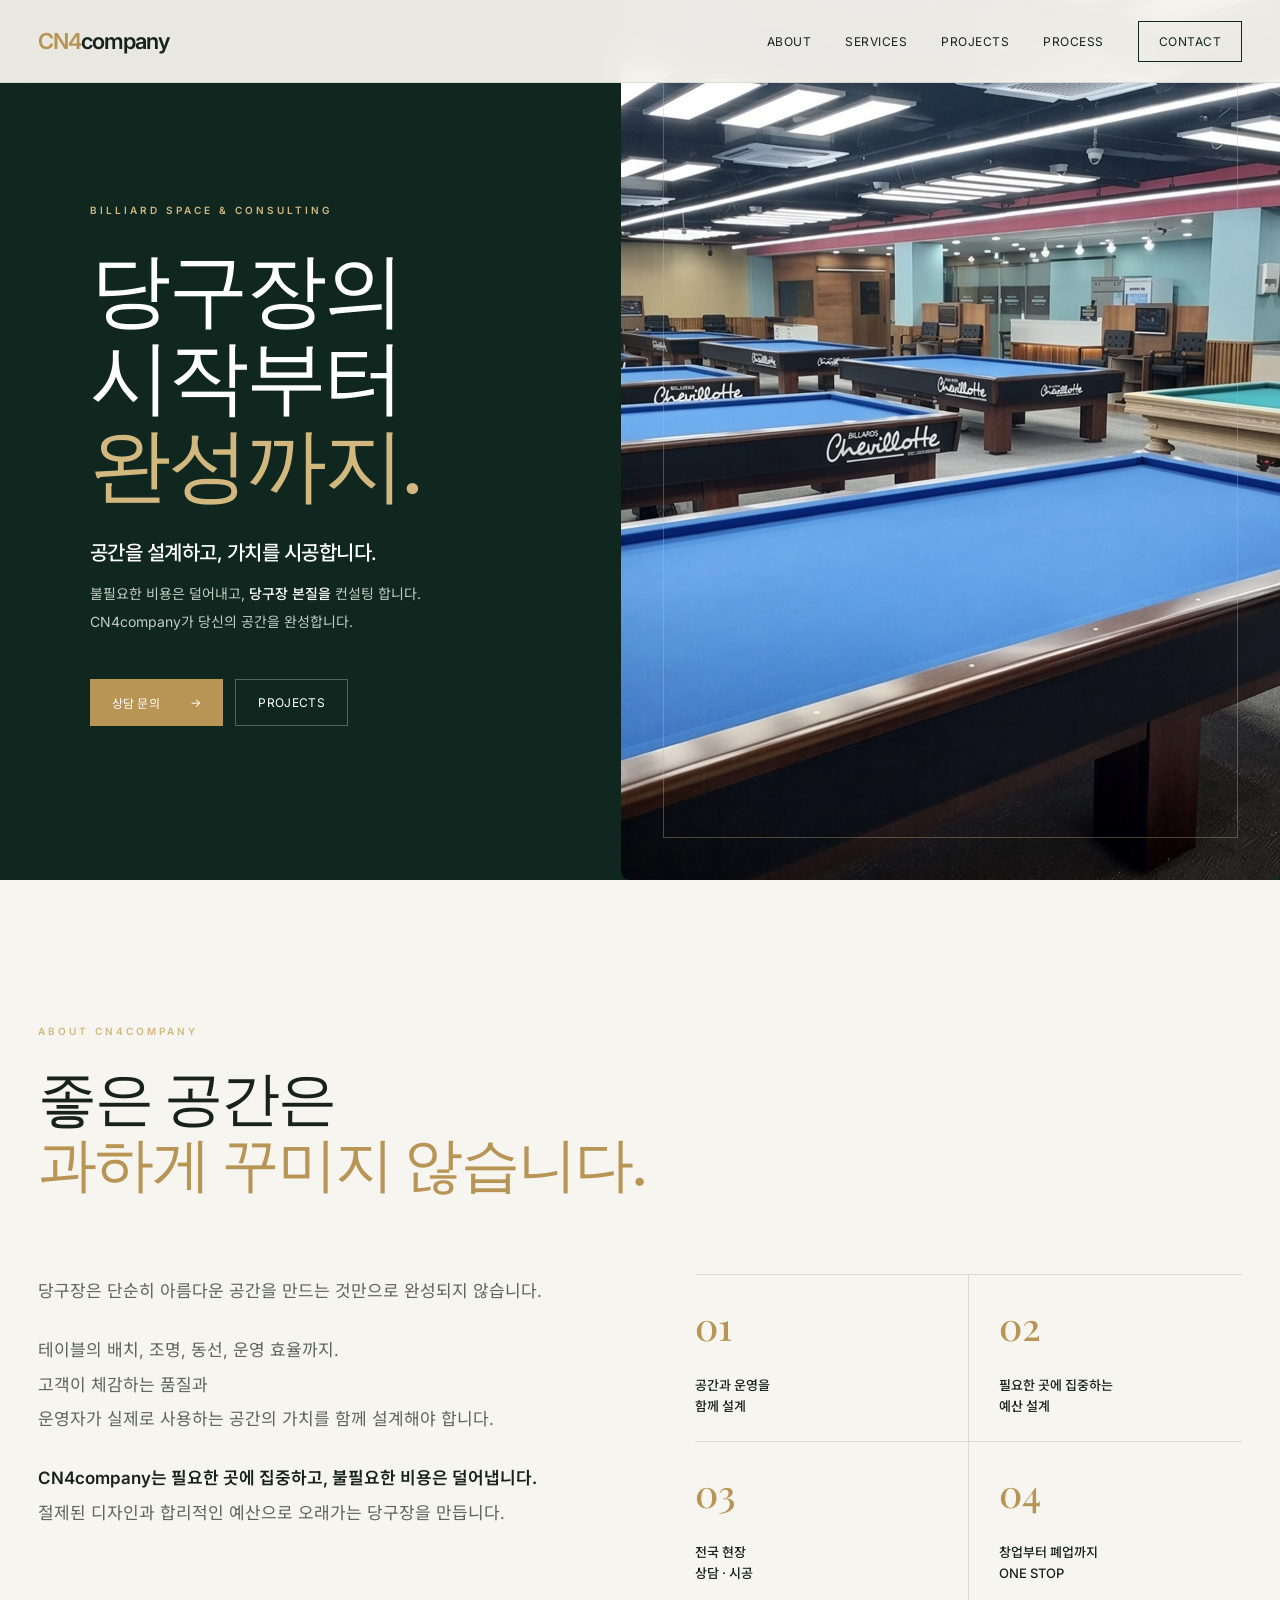
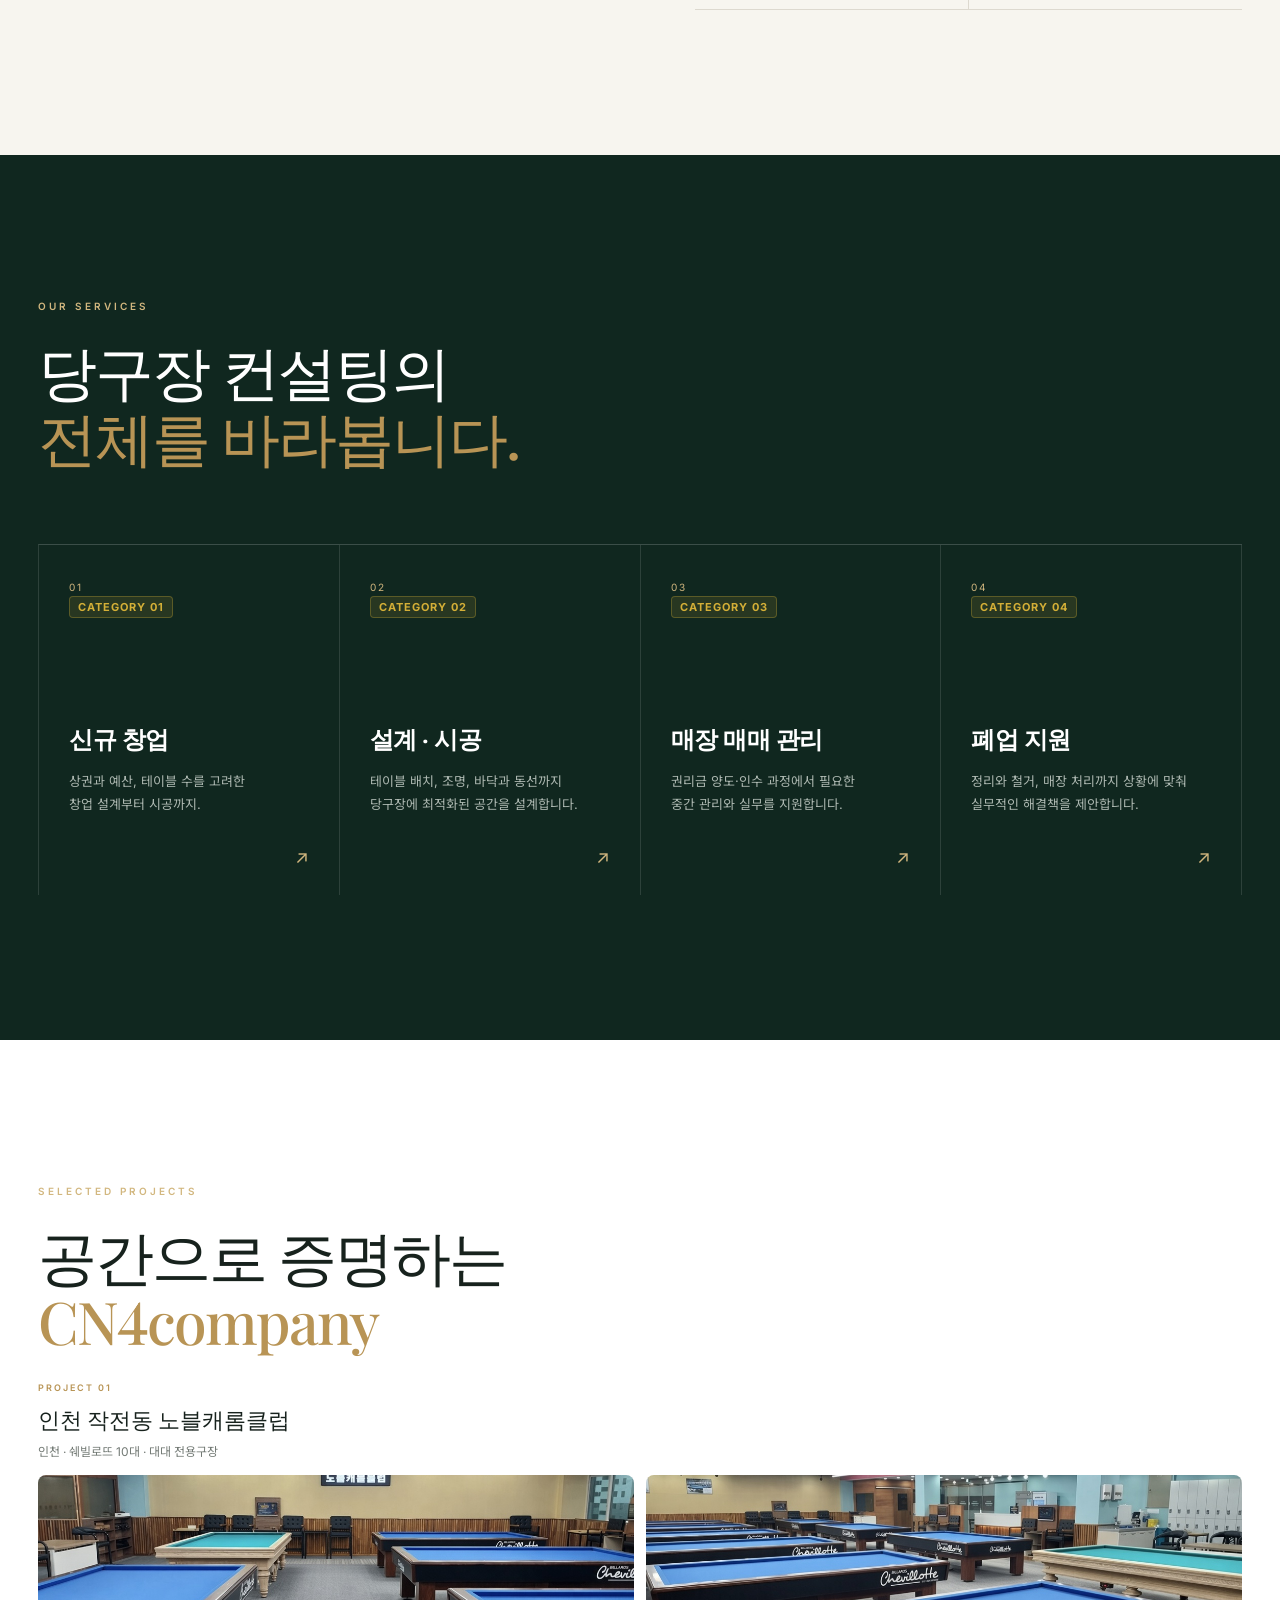
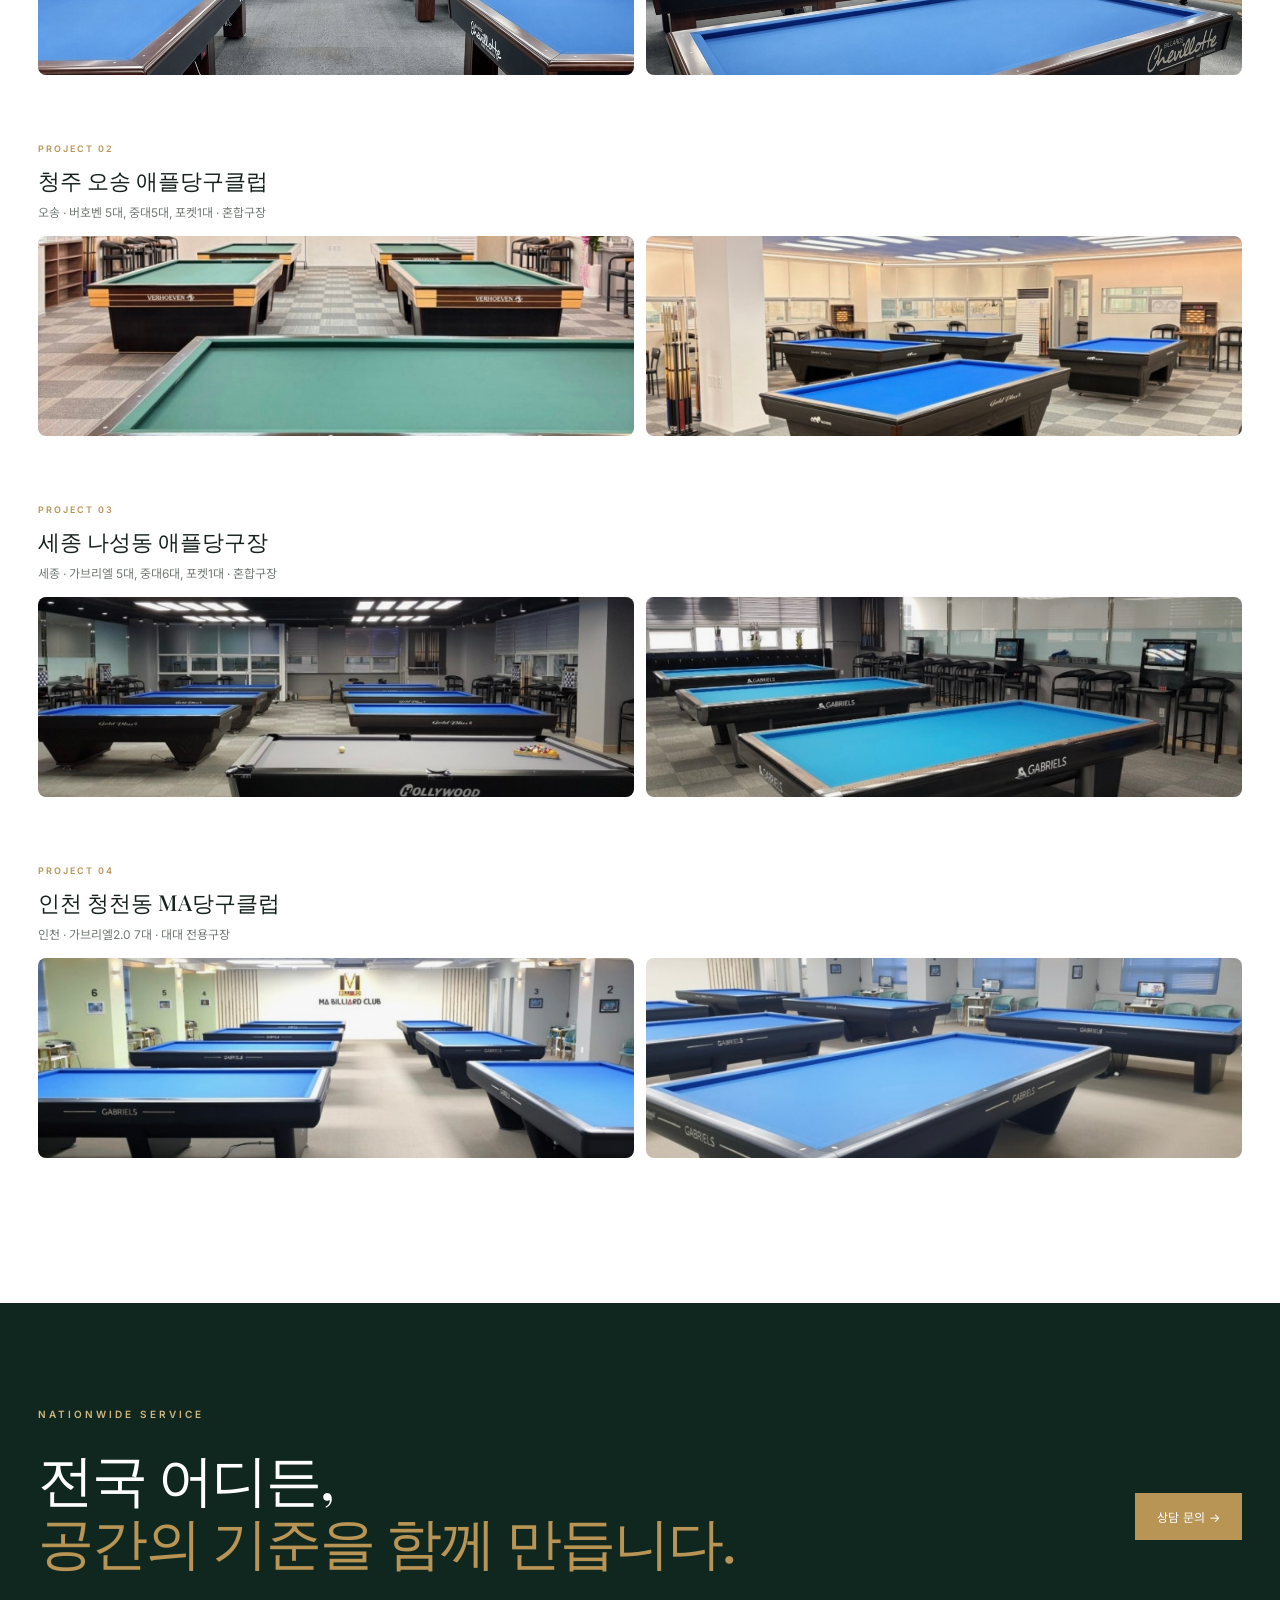
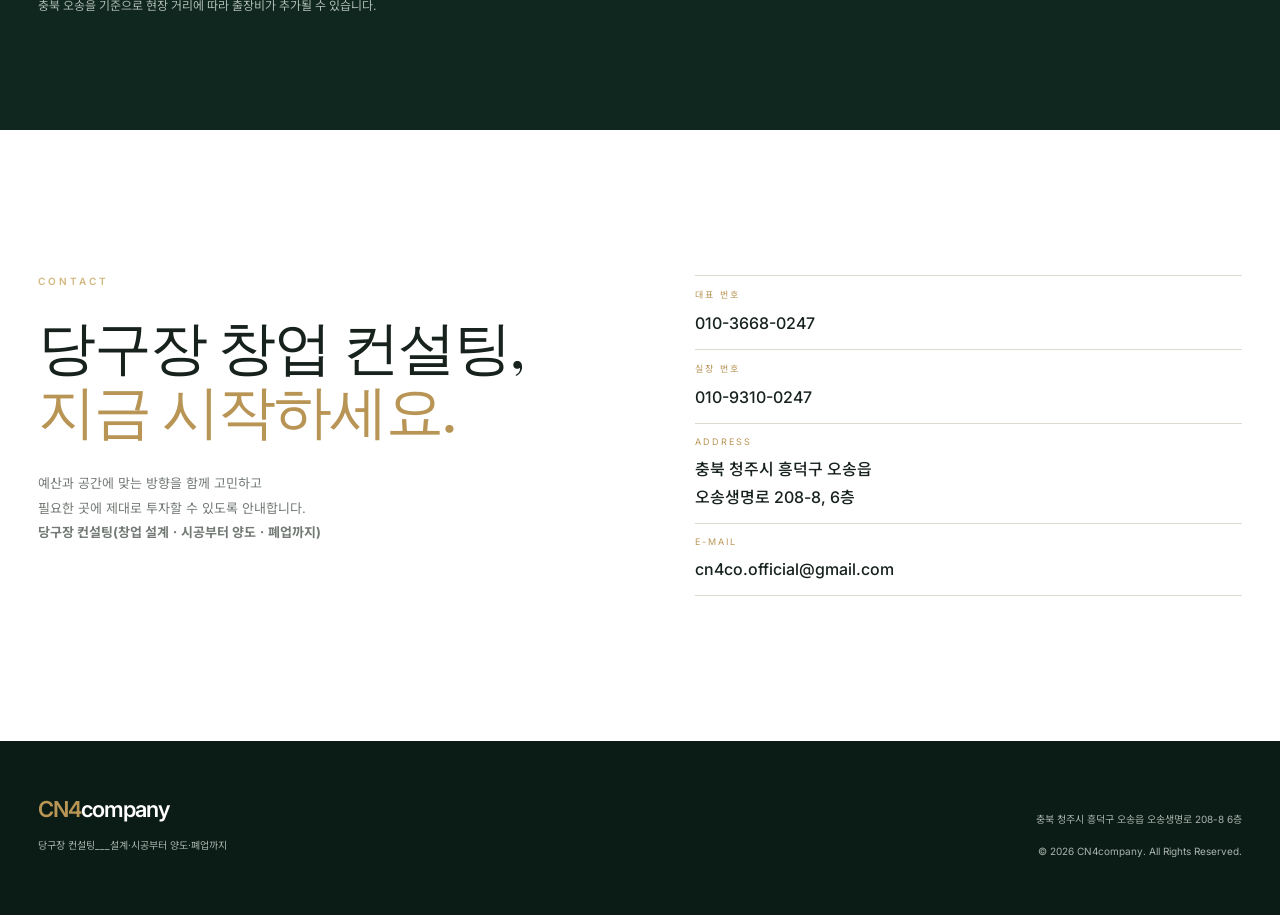
==== commit 654860f5: "Update index.html" ====
--- a/index.html
+++ b/index.html
@@ -8,7 +8,7 @@
 <section id="home" class="hero"><div class="hero-content"><p class="eyebrow">BILLIARD SPACE & CONSULTING</p><h1>당구장의<br>시작부터<br><strong>완성까지.</strong></h1><p class="hero-copy">공간을 설계하고, 가치를 시공합니다.</p><p class="hero-sub">불필요한 비용은 덜어내고, <b>당구장 본질을</b> 컨설팅 합니다.<br>CN4company가 당신의 공간을 완성합니다.</p><div class="hero-actions"><a href="#contact" class="btn primary">상담 문의 <span>→</span></a><a href="#projects" class="btn ghost">PROJECTS</a></div></div><div class="hero-media"><div class="hero-media"><img src="images/nobel2.jpg" alt="메인 대표 이미지"></div><small></small></div></section>
 <section id="about" class="section about reveal-section"><div class="section-head"><p class="eyebrow">ABOUT CN4COMPANY</p><h2>좋은 공간은<br><span>과하게 꾸미지 않습니다.</span></h2></div><div class="about-grid reveal-group"><div class="about-main"><p>당구장은 단순히 아름다운 공간을 만드는 것만으로 완성되지 않습니다.</p><p>테이블의 배치, 조명, 동선, 운영 효율까지. <br>고객이 체감하는 품질과 <br>운영자가 실제로 사용하는 공간의 가치를 함께 설계해야 합니다.</p><p><strong>CN4company는 필요한 곳에 집중하고, 불필요한 비용은 덜어냅니다.</strong><br>절제된 디자인과 합리적인 예산으로 오래가는 당구장을 만듭니다.</p></div><div class="stats"><div><strong>01</strong><span>공간과 운영을<br>함께 설계</span></div><div><strong>02</strong><span>필요한 곳에 집중하는<br>예산 설계</span></div><div><strong>03</strong><span>전국 현장<br>상담 · 시공</span></div><div><strong>04</strong><span>창업부터 폐업까지<br>ONE STOP</span></div></div></div></section>
 <section id="services" class="section services reveal-section"><div class="section-head"><p class="eyebrow">OUR SERVICES</p><h2>당구장 컨설팅의<br><span>전체를 바라봅니다.</span></h2></div><div class="service-scroll-container"><div class="service-grid reveal-group"><a href="#contact" class="service-card reveal-item"><div class="card-line"></div><div class="card-head"><span class="num">01</span><span class="arrow">↗</span></div><div class="category-tag">CATEGORY 01</div><h3 class="highlight-title">신규 창업</h3><p>상권과 예산, 테이블 수를 고려한 <br>창업 설계부터 시공까지.</p></a><a href="#contact" class="service-card reveal-item"><div class="card-line"></div><div class="card-head"><span class="num">02</span><span class="arrow">↗</span></div><div class="category-tag">CATEGORY 02</div><h3 class="highlight-title">설계 · 시공</h3><p>테이블 배치, 조명, 바닥과 동선까지 <br>당구장에 최적화된 공간을 설계합니다.</p></a><a href="#contact" class="service-card reveal-item"><div class="card-line"></div><div class="card-head"><span class="num">03</span><span class="arrow">↗</span></div><div class="category-tag">CATEGORY 03</div><h3 class="highlight-title">매장 매매 관리</h3><p>권리금 양도·인수 과정에서 필요한 <br>중간 관리와 실무를 지원합니다.</p></a><a href="#contact" class="service-card reveal-item"><div class="card-line"></div><div class="card-head"><span class="num">04</span><span class="arrow">↗</span></div><div class="category-tag">CATEGORY 04</div><h3 class="highlight-title">폐업 지원</h3><p>정리와 철거, 매장 처리까지 상황에 맞춰 <br>실무적인 해결책을 제안합니다.</p></a></div></div></section>
-<section id="projects" class="section projects reveal-section"><div class="section-head row"><div><p class="eyebrow">SELECTED PROJECTS</p><h2>공간으로 증명하는<br><span>CN<span class="brand-num">4</span>company</span></h2></div><p class="section-note"></p></div><div class="project-list reveal-group"><article class="project-card reveal-item"><div class="project-info"><span>PROJECT 01</span><h3>인천 작전동 노블캐롬클럽</h3><p>인천 · 쉐빌로뜨 10대 · 대대 전용구장</p></div><div class="project-gallery"><img src="images/nobel.jpg" alt="인천 작전동 노블캐롬클럽 사진 1" class="project-thumb"><img src="images/nobel2.jpg" alt="인천 작전동 노블캐롬클럽 사진 2" class="project-thumb"></div></article><article class="project-card reveal-item"><div class="project-info"><span>PROJECT 02</span><h3>청주 오송 애플당구클럽</h3><p>오송 · 버호벤 5대, 중대5대, 포켓1대 · 혼합구장</p></div><div class="project-gallery"><img src="images/apple2.jpg" alt="청주 오송 애플당구클럽 사진 1" class="project-thumb"><img src="images/apple1.jpg" alt="청주 오송 애플당구클럽 사진 2" class="project-thumb"></div></article><article class="project-card reveal-item"><div class="project-info"><span>PROJECT 03</span><h3>세종 나성동 애플당구장</h3><p>세종 · 가브리엘 5대, 중대6대, 포켓1대 · 혼합구장</p></div><div class="project-gallery"><img src="images/apple3.jpg" alt="세종 나성동 애플당구장 사진 1" class="project-thumb"><img src="images/apple4.jpg" alt="세종 나성동 애플당구장 사진 2" class="project-thumb"></div></article><article class="project-card reveal-item"><div class="project-info"><span>PROJECT 04</span><h3>인천 청천동 MA당구클럽</h3><p>인천 · 가브리엘2.0 7대 · 대대 전용구장</p></div><div class="project-gallery"><img src="images/ma1.jpg" alt="인천 청천동 MA당구클럽 사진 1" class="project-thumb"><img src="images/ma2.jpg" alt="인천 청천동 MA당구클럽 사진 2" class="project-thumb"></div></article></div></section><section class="banner reveal-section"><div><p class="eyebrow">NATIONWIDE SERVICE</p><h2>전국 어디든,<br><span>공간의 기준을 함께 만듭니다.</span></h2><p>충북 오송을 기준으로 현장 거리에 따라 출장비가 추가될 수 있습니다.</p></div><a href="#contact" class="btn primary">상담 문의 →</a></section><section id="contact" class="section contact reveal-section"><div class="contact-copy"><p class="eyebrow">CONTACT</p><h2>당구장 창업 컨설팅,<br><span>지금 시작하세요.</span></h2><p>예산과 공간에 맞는 방향을 함께 고민하고<br>필요한 곳에 제대로 투자할 수 있도록 안내합니다.<br><strong>당구장 컨설팅(창업 설계ㆍ시공부터 양도ㆍ폐업까지)</strong></p></div><div class="contact-box"><a href="tel:01036680247" class="contact-item"><small>대표 번호</small><strong>010-3668-0247</strong></a><a href="tel:01093100247" class="contact-item"><small>실장 번호</small><strong>010-9310-0247</strong></a><div class="contact-item" onclick="copyToClipboard('충북 청주시 흥덕구 오송읍 오송생명로 208-8, 6층', '주소가 복사되었습니다.')"><small>ADDRESS</small><strong>충북 청주시 흥덕구 오송읍<br>오송생명로 208-8, 6층</strong></div><div class="contact-item" onclick="copyToClipboard('cn4co.official@gmail.com', '이메일 주소가 복사되었습니다.')"><small>E-MAIL</small><strong>cn4co.official@gmail.com</strong></div></div><div id="copy-toast" class="copy-toast"></div></section></main>
+<section id="projects" class="section projects reveal-section"><div class="section-head row"><div><p class="eyebrow">SELECTED PROJECTS</p><h2>공간으로 증명하는<br><span>CN<span class="brand-num">4</span>company</span></h2></div><p class="section-note"></p></div><div class="project-list reveal-group"><article class="project-card reveal-item"><div class="project-info"><span>PROJECT 01</span><h3>인천 작전동 노블캐롬클럽</h3><p>인천 · 쉐빌로뜨 10대 · 대대 전용구장</p></div><div class="project-gallery"><img src="images/nobel.jpg" alt="인천 작전동 노블캐롬클럽 사진 1" class="project-thumb"><img src="images/nobel2.jpg" alt="인천 작전동 노블캐롬클럽 사진 2" class="project-thumb"></div></article><article class="project-card reveal-item"><div class="project-info"><span>PROJECT 02</span><h3>청주 오송 애플당구클럽</h3><p>오송 · 버호벤 5대, 중대5대, 포켓1대 · 혼합구장</p></div><div class="project-gallery"><img src="images/apple2.jpg" alt="청주 오송 애플당구클럽 사진 1" class="project-thumb"><img src="images/apple1.jpg" alt="청주 오송 애플당구클럽 사진 2" class="project-thumb"></div></article><article class="project-card reveal-item"><div class="project-info"><span>PROJECT 03</span><h3>세종 나성동 애플당구장</h3><p>세종 · 가브리엘 5대, 중대6대, 포켓1대 · 혼합구장</p></div><div class="project-gallery"><img src="images/apple4.jpg" alt="세종 나성동 애플당구장 사진 1" class="project-thumb"><img src="images/apple3.jpg" alt="세종 나성동 애플당구장 사진 2" class="project-thumb"></div></article><article class="project-card reveal-item"><div class="project-info"><span>PROJECT 04</span><h3>인천 청천동 MA당구클럽</h3><p>인천 · 가브리엘2.0 7대 · 대대 전용구장</p></div><div class="project-gallery"><img src="images/ma1.jpg" alt="인천 청천동 MA당구클럽 사진 1" class="project-thumb"><img src="images/ma2.jpg" alt="인천 청천동 MA당구클럽 사진 2" class="project-thumb"></div></article></div></section><section class="banner reveal-section"><div><p class="eyebrow">NATIONWIDE SERVICE</p><h2>전국 어디든,<br><span>공간의 기준을 함께 만듭니다.</span></h2><p>충북 오송을 기준으로 현장 거리에 따라 출장비가 추가될 수 있습니다.</p></div><a href="#contact" class="btn primary">상담 문의 →</a></section><section id="contact" class="section contact reveal-section"><div class="contact-copy"><p class="eyebrow">CONTACT</p><h2>당구장 창업 컨설팅,<br><span>지금 시작하세요.</span></h2><p>예산과 공간에 맞는 방향을 함께 고민하고<br>필요한 곳에 제대로 투자할 수 있도록 안내합니다.<br><strong>당구장 컨설팅(창업 설계ㆍ시공부터 양도ㆍ폐업까지)</strong></p></div><div class="contact-box"><a href="tel:01036680247" class="contact-item"><small>대표 번호</small><strong>010-3668-0247</strong></a><a href="tel:01093100247" class="contact-item"><small>실장 번호</small><strong>010-9310-0247</strong></a><div class="contact-item" onclick="copyToClipboard('충북 청주시 흥덕구 오송읍 오송생명로 208-8, 6층', '주소가 복사되었습니다.')"><small>ADDRESS</small><strong>충북 청주시 흥덕구 오송읍<br>오송생명로 208-8, 6층</strong></div><div class="contact-item" onclick="copyToClipboard('cn4co.official@gmail.com', '이메일 주소가 복사되었습니다.')"><small>E-MAIL</small><strong>cn4co.official@gmail.com</strong></div></div><div id="copy-toast" class="copy-toast"></div></section></main>
 <footer><div class="footer-inner"><div><a class="logo" href="#home"><span>CN4</span>company</a><p>당구장 컨설팅___설계·시공부터 양도·폐업까지</p></div><div class="footer-right"><p>충북 청주시 흥덕구 오송읍 오송생명로 208-8 6층</p><p>© 2026 CN4company. All Rights Reserved.</p></div></div></footer>
 <script src="script.js"></script>
 </body>
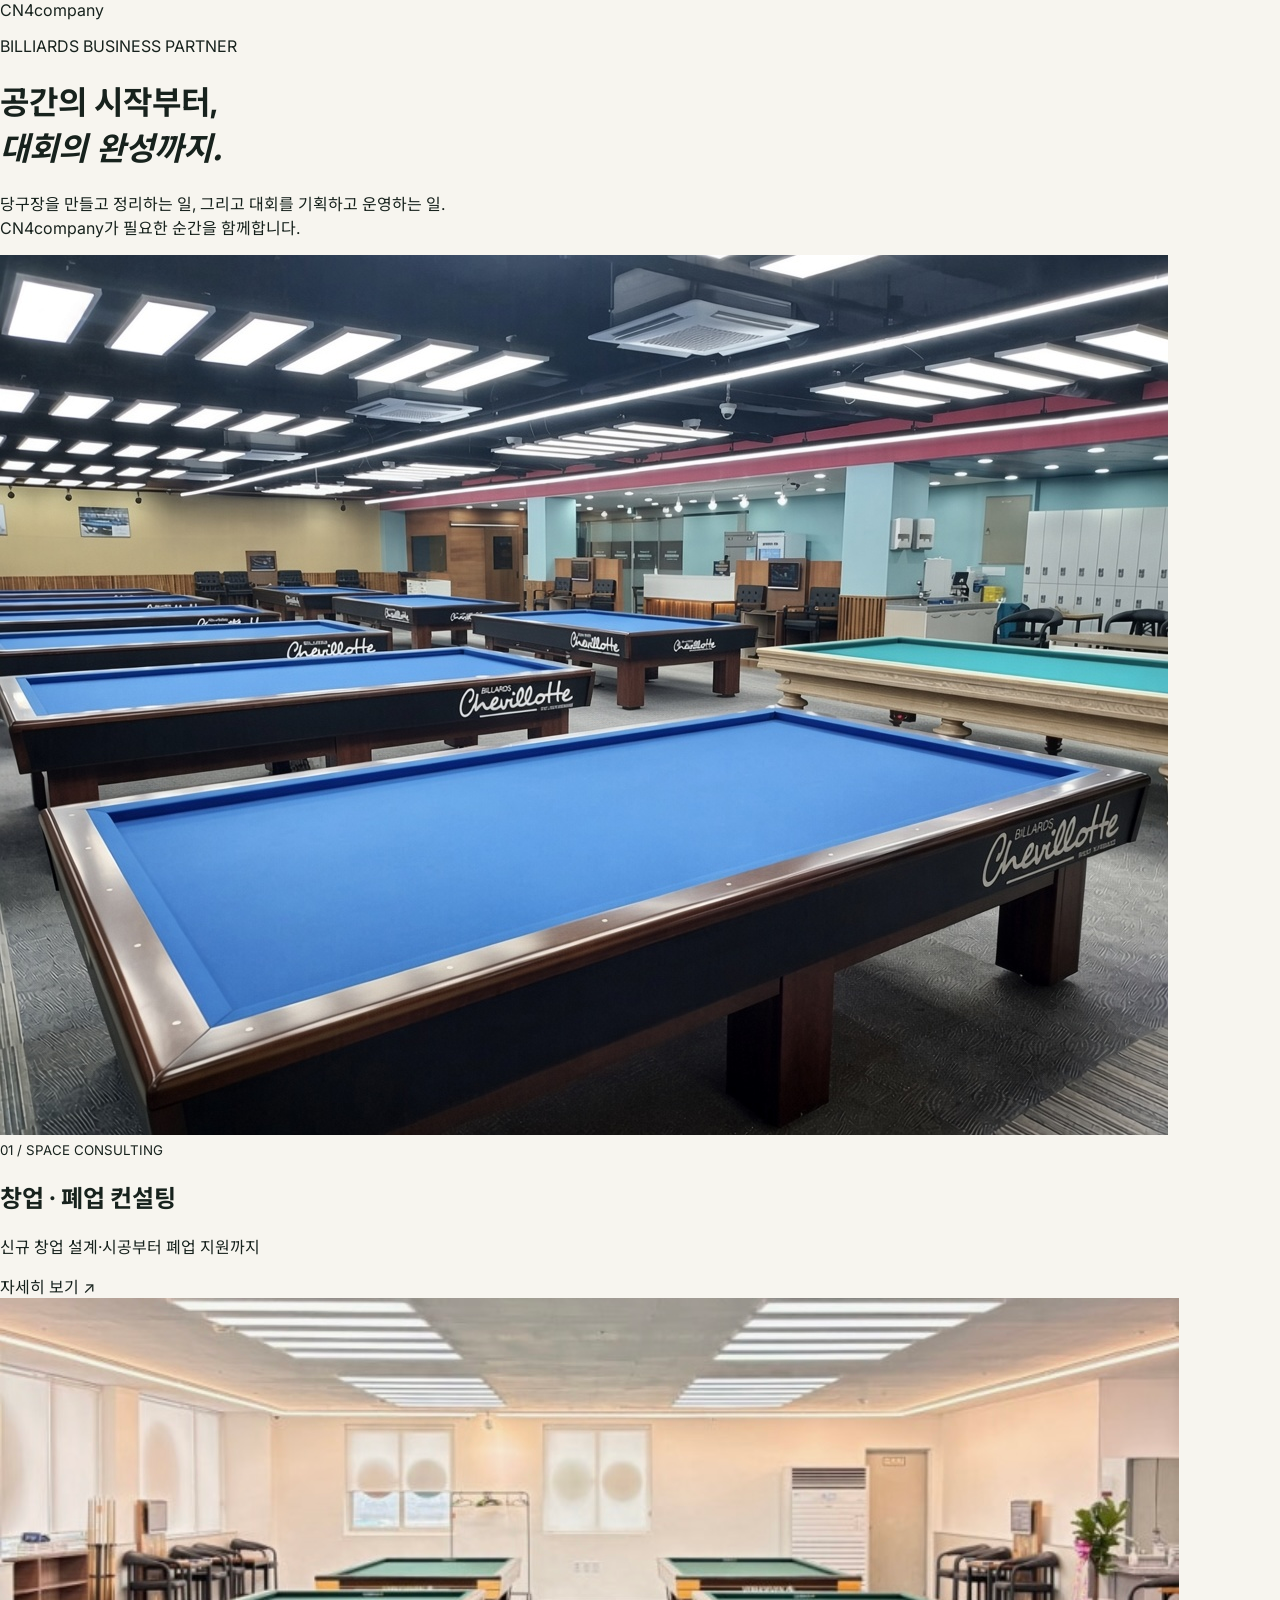
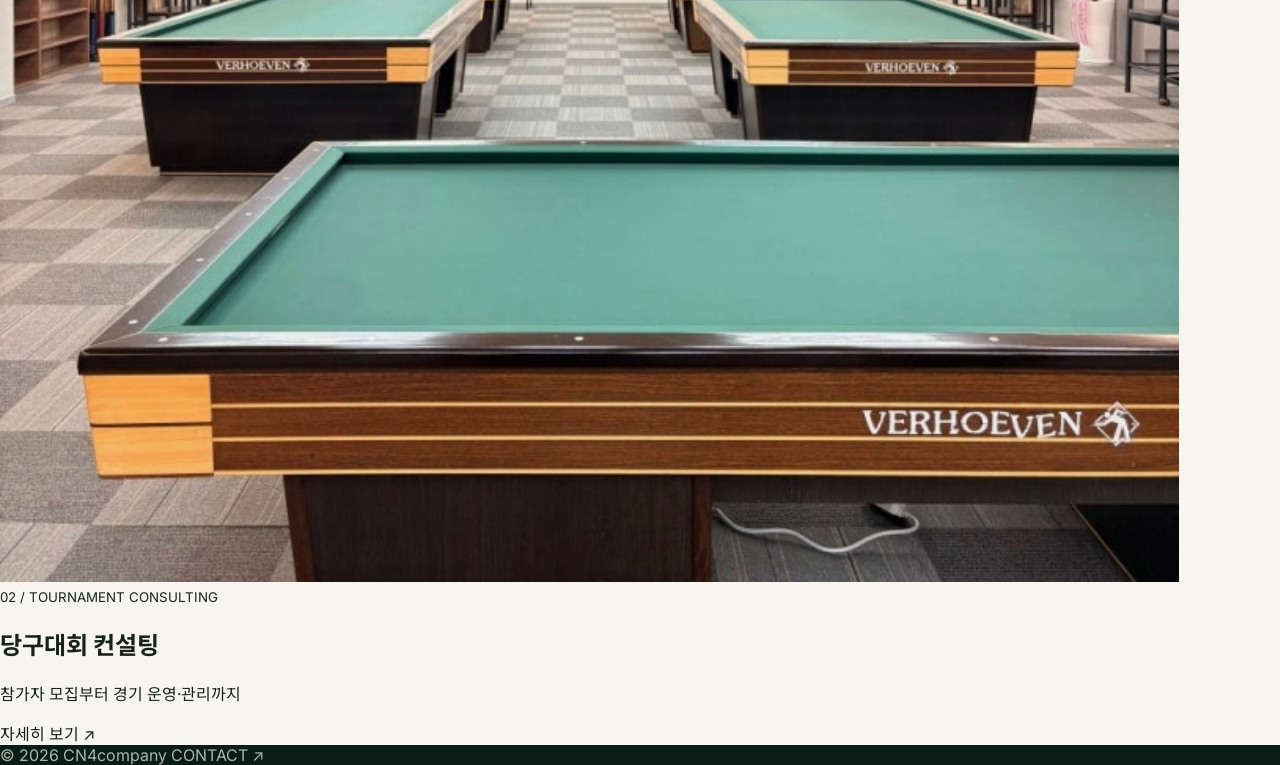
==== commit c55d26e2: "Update index.html" ====
--- a/index.html
+++ b/index.html
@@ -1,15 +1 @@
-<!DOCTYPE html>
-<html lang="ko">
-<head>
-<meta charset="UTF-8"><meta name="viewport" content="width=device-width, initial-scale=1.0"><meta name="theme-color" content="#10271f"><title>CN4company | 당구장 창업 · 매매 · 양도 · 폐업 컨설팅</title><meta name="description" content="당구장 신규 창업부터 인테리어 설계·시공, 매장 매매 및 양도양수, 폐업 정리까지! 전국 당구장 전문 컨설팅 CN4company입니다."><meta name="keywords" content="당구장 창업, 당구장 매매, 당구장 양도, 당구장 양도양수, 당구장 폐업, 당구장 인테리어, 당구장 컨설팅, CN4company"><meta property="og:type" content="website"><meta property="og:title" content="CN4company | 당구장 창업 · 매매 · 양도 · 폐업 컨설팅"><meta property="og:description" content="당구장 창업, 매매, 양도양수, 폐업 지원 전문! 당구장 최적화 공간 컨설팅 CN4company."><meta property="og:url" content="https://cn4company.com"><link rel="stylesheet" href="style.css"><meta name="naver-site-verification" content="79d1dc871df807eaf9da4f68a3aed880442866fa" />
-</head><body>
-    <header class="header"><div class="nav-wrap"><a class="logo" href="#home"><span>CN4</span>company</a><nav><a href="#about">ABOUT</a><a href="#services">SERVICES</a><a href="#projects">PROJECTS</a><a href="#process">PROCESS</a><a href="#contact" class="nav-cta">CONTACT</a></nav><button class="menu-btn" aria-label="메뉴">☰</button></div></header>
-<main>
-<section id="home" class="hero"><div class="hero-content"><p class="eyebrow">BILLIARD SPACE & CONSULTING</p><h1>당구장의<br>시작부터<br><strong>완성까지.</strong></h1><p class="hero-copy">공간을 설계하고, 가치를 시공합니다.</p><p class="hero-sub">불필요한 비용은 덜어내고, <b>당구장 본질을</b> 컨설팅 합니다.<br>CN4company가 당신의 공간을 완성합니다.</p><div class="hero-actions"><a href="#contact" class="btn primary">상담 문의 <span>→</span></a><a href="#projects" class="btn ghost">PROJECTS</a></div></div><div class="hero-media"><div class="hero-media"><img src="images/nobel2.jpg" alt="메인 대표 이미지"></div><small></small></div></section>
-<section id="about" class="section about reveal-section"><div class="section-head"><p class="eyebrow">ABOUT CN4COMPANY</p><h2>좋은 공간은<br><span>과하게 꾸미지 않습니다.</span></h2></div><div class="about-grid reveal-group"><div class="about-main"><p>당구장은 단순히 아름다운 공간을 만드는 것만으로 완성되지 않습니다.</p><p>테이블의 배치, 조명, 동선, 운영 효율까지. <br>고객이 체감하는 품질과 <br>운영자가 실제로 사용하는 공간의 가치를 함께 설계해야 합니다.</p><p><strong>CN4company는 필요한 곳에 집중하고, 불필요한 비용은 덜어냅니다.</strong><br>절제된 디자인과 합리적인 예산으로 오래가는 당구장을 만듭니다.</p></div><div class="stats"><div><strong>01</strong><span>공간과 운영을<br>함께 설계</span></div><div><strong>02</strong><span>필요한 곳에 집중하는<br>예산 설계</span></div><div><strong>03</strong><span>전국 현장<br>상담 · 시공</span></div><div><strong>04</strong><span>창업부터 폐업까지<br>ONE STOP</span></div></div></div></section>
-<section id="services" class="section services reveal-section"><div class="section-head"><p class="eyebrow">OUR SERVICES</p><h2>당구장 컨설팅의<br><span>전체를 바라봅니다.</span></h2></div><div class="service-scroll-container"><div class="service-grid reveal-group"><a href="#contact" class="service-card reveal-item"><div class="card-line"></div><div class="card-head"><span class="num">01</span><span class="arrow">↗</span></div><div class="category-tag">CATEGORY 01</div><h3 class="highlight-title">신규 창업</h3><p>상권과 예산, 테이블 수를 고려한 <br>창업 설계부터 시공까지.</p></a><a href="#contact" class="service-card reveal-item"><div class="card-line"></div><div class="card-head"><span class="num">02</span><span class="arrow">↗</span></div><div class="category-tag">CATEGORY 02</div><h3 class="highlight-title">설계 · 시공</h3><p>테이블 배치, 조명, 바닥과 동선까지 <br>당구장에 최적화된 공간을 설계합니다.</p></a><a href="#contact" class="service-card reveal-item"><div class="card-line"></div><div class="card-head"><span class="num">03</span><span class="arrow">↗</span></div><div class="category-tag">CATEGORY 03</div><h3 class="highlight-title">매장 매매 관리</h3><p>권리금 양도·인수 과정에서 필요한 <br>중간 관리와 실무를 지원합니다.</p></a><a href="#contact" class="service-card reveal-item"><div class="card-line"></div><div class="card-head"><span class="num">04</span><span class="arrow">↗</span></div><div class="category-tag">CATEGORY 04</div><h3 class="highlight-title">폐업 지원</h3><p>정리와 철거, 매장 처리까지 상황에 맞춰 <br>실무적인 해결책을 제안합니다.</p></a></div></div></section>
-<section id="projects" class="section projects reveal-section"><div class="section-head row"><div><p class="eyebrow">SELECTED PROJECTS</p><h2>공간으로 증명하는<br><span>CN<span class="brand-num">4</span>company</span></h2></div><p class="section-note"></p></div><div class="project-list reveal-group"><article class="project-card reveal-item"><div class="project-info"><span>PROJECT 01</span><h3>인천 작전동 노블캐롬클럽</h3><p>인천 · 쉐빌로뜨 10대 · 대대 전용구장</p></div><div class="project-gallery"><img src="images/nobel.jpg" alt="인천 작전동 노블캐롬클럽 사진 1" class="project-thumb"><img src="images/nobel2.jpg" alt="인천 작전동 노블캐롬클럽 사진 2" class="project-thumb"></div></article><article class="project-card reveal-item"><div class="project-info"><span>PROJECT 02</span><h3>청주 오송 애플당구클럽</h3><p>오송 · 버호벤 5대, 중대5대, 포켓1대 · 혼합구장</p></div><div class="project-gallery"><img src="images/apple2.jpg" alt="청주 오송 애플당구클럽 사진 1" class="project-thumb"><img src="images/apple1.jpg" alt="청주 오송 애플당구클럽 사진 2" class="project-thumb"></div></article><article class="project-card reveal-item"><div class="project-info"><span>PROJECT 03</span><h3>세종 나성동 애플당구장</h3><p>세종 · 가브리엘 5대, 중대6대, 포켓1대 · 혼합구장</p></div><div class="project-gallery"><img src="images/apple4.jpg" alt="세종 나성동 애플당구장 사진 1" class="project-thumb"><img src="images/apple3.jpg" alt="세종 나성동 애플당구장 사진 2" class="project-thumb"></div></article><article class="project-card reveal-item"><div class="project-info"><span>PROJECT 04</span><h3>인천 청천동 MA당구클럽</h3><p>인천 · 가브리엘2.0 7대 · 대대 전용구장</p></div><div class="project-gallery"><img src="images/ma1.jpg" alt="인천 청천동 MA당구클럽 사진 1" class="project-thumb"><img src="images/ma2.jpg" alt="인천 청천동 MA당구클럽 사진 2" class="project-thumb"></div></article></div></section><section class="banner reveal-section"><div><p class="eyebrow">NATIONWIDE SERVICE</p><h2>전국 어디든,<br><span>공간의 기준을 함께 만듭니다.</span></h2><p>충북 오송을 기준으로 현장 거리에 따라 출장비가 추가될 수 있습니다.</p></div><a href="#contact" class="btn primary">상담 문의 →</a></section><section id="contact" class="section contact reveal-section"><div class="contact-copy"><p class="eyebrow">CONTACT</p><h2>당구장 창업 컨설팅,<br><span>지금 시작하세요.</span></h2><p>예산과 공간에 맞는 방향을 함께 고민하고<br>필요한 곳에 제대로 투자할 수 있도록 안내합니다.<br><strong>당구장 컨설팅(창업 설계ㆍ시공부터 양도ㆍ폐업까지)</strong></p></div><div class="contact-box"><a href="tel:01036680247" class="contact-item"><small>대표 번호</small><strong>010-3668-0247</strong></a><a href="tel:01093100247" class="contact-item"><small>실장 번호</small><strong>010-9310-0247</strong></a><div class="contact-item" onclick="copyToClipboard('충북 청주시 흥덕구 오송읍 오송생명로 208-8, 6층', '주소가 복사되었습니다.')"><small>ADDRESS</small><strong>충북 청주시 흥덕구 오송읍<br>오송생명로 208-8, 6층</strong></div><div class="contact-item" onclick="copyToClipboard('cn4co.official@gmail.com', '이메일 주소가 복사되었습니다.')"><small>E-MAIL</small><strong>cn4co.official@gmail.com</strong></div></div><div id="copy-toast" class="copy-toast"></div></section></main>
-<footer><div class="footer-inner"><div><a class="logo" href="#home"><span>CN4</span>company</a><p>당구장 컨설팅___설계·시공부터 양도·폐업까지</p></div><div class="footer-right"><p>충북 청주시 흥덕구 오송읍 오송생명로 208-8 6층</p><p>© 2026 CN4company. All Rights Reserved.</p></div></div></footer>
-<script src="script.js"></script>
-</body>
-</html>
+<!doctype html><html lang="ko"><head><meta charset="utf-8"><meta name="viewport" content="width=device-width,initial-scale=1"><meta name="theme-color" content="#10271f"><title>CN4company | 당구 공간과 대회의 새로운 기준</title><meta name="description" content="CN4company: 당구장 창업·폐업 컨설팅과 당구대회 기획·모집·운영 지원."><meta name="naver-site-verification" content="79d1dc871df807eaf9da4f68a3aed880442866fa"><meta property="og:type" content="website"><meta property="og:title" content="CN4company | 당구장 창업·폐업 및 대회 컨설팅"><meta property="og:url" content="https://cn4company.com/"><link rel="stylesheet" href="style.css"><link rel="stylesheet" href="expansion.css"></head><body class="intro-body"><main class="intro-shell"><div class="intro-brand"><span>CN4</span>company</div><p class="intro-kicker">BILLIARDS BUSINESS PARTNER</p><h1>공간의 시작부터,<br><em>대회의 완성까지.</em></h1><p class="intro-desc">당구장을 만들고 정리하는 일, 그리고 대회를 기획하고 운영하는 일.<br>CN4company가 필요한 순간을 함께합니다.</p><div class="choice-grid"><a class="choice-card" href="startup.html"><img src="images/nobel2.jpg" alt="당구장 창업 및 시공 사례"><div class="choice-overlay"><small>01 / SPACE CONSULTING</small><h2>창업 · 폐업 컨설팅</h2><p>신규 창업 설계·시공부터 폐업 지원까지</p><span>자세히 보기 ↗</span></div></a><a class="choice-card" href="tournament.html"><img src="images/apple2.jpg" alt="당구대회 운영 공간"><div class="choice-overlay"><small>02 / TOURNAMENT CONSULTING</small><h2>당구대회 컨설팅</h2><p>참가자 모집부터 경기 운영·관리까지</p><span>자세히 보기 ↗</span></div></a></div><footer class="intro-footer">© 2026 CN4company <a href="mailto:cn4co.official@gmail.com">CONTACT ↗</a></footer></main></body></html>
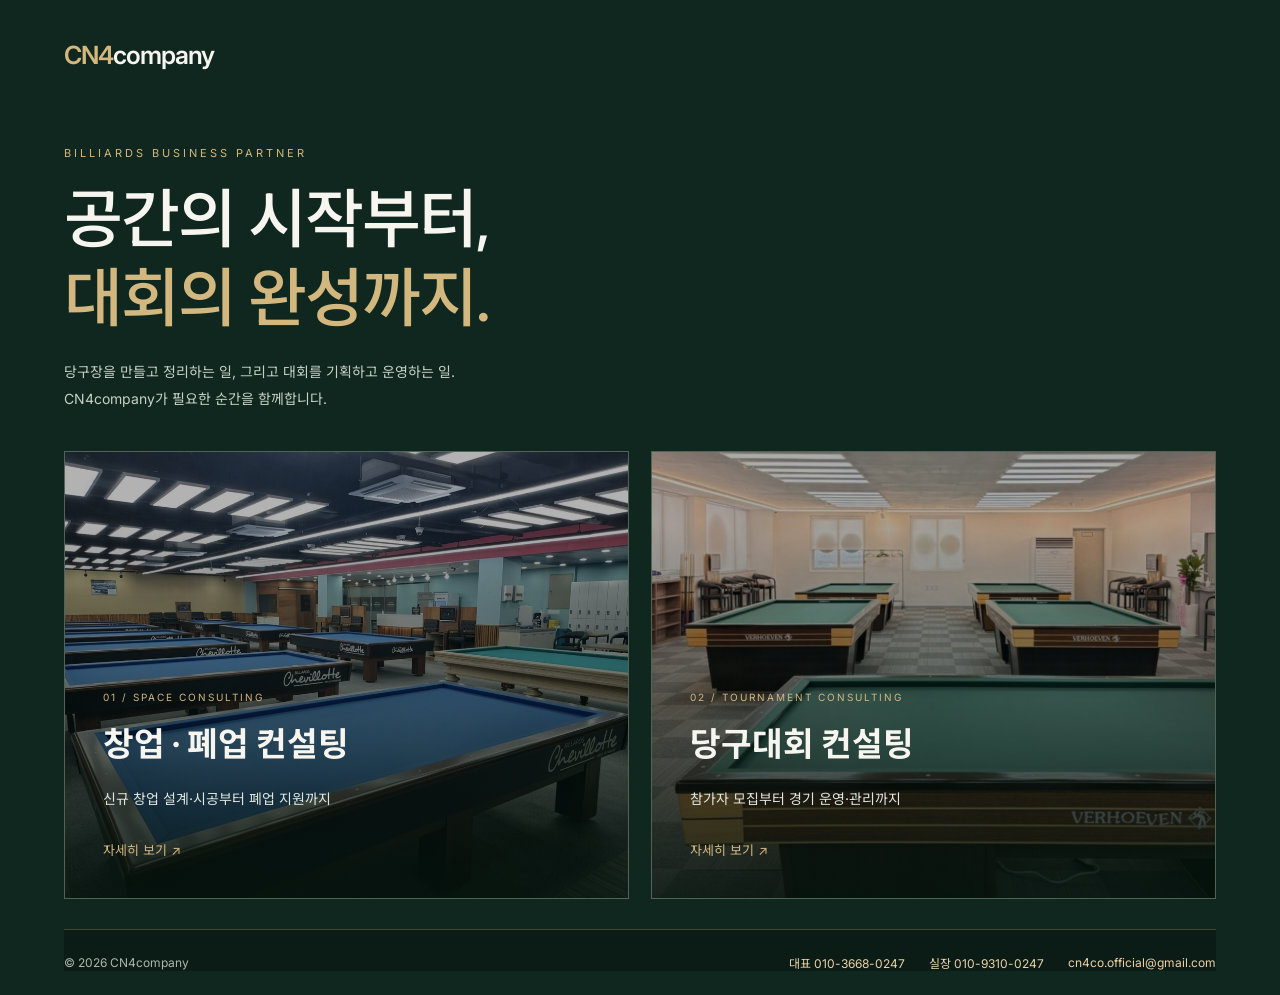
==== commit d5f6cf42: "CN4company final website update" ====
--- a/index.html
+++ b/index.html
@@ -1 +1,2 @@
-<!doctype html><html lang="ko"><head><meta charset="utf-8"><meta name="viewport" content="width=device-width,initial-scale=1"><meta name="theme-color" content="#10271f"><title>CN4company | 당구 공간과 대회의 새로운 기준</title><meta name="description" content="CN4company: 당구장 창업·폐업 컨설팅과 당구대회 기획·모집·운영 지원."><meta name="naver-site-verification" content="79d1dc871df807eaf9da4f68a3aed880442866fa"><meta property="og:type" content="website"><meta property="og:title" content="CN4company | 당구장 창업·폐업 및 대회 컨설팅"><meta property="og:url" content="https://cn4company.com/"><link rel="stylesheet" href="style.css"><link rel="stylesheet" href="expansion.css"></head><body class="intro-body"><main class="intro-shell"><div class="intro-brand"><span>CN4</span>company</div><p class="intro-kicker">BILLIARDS BUSINESS PARTNER</p><h1>공간의 시작부터,<br><em>대회의 완성까지.</em></h1><p class="intro-desc">당구장을 만들고 정리하는 일, 그리고 대회를 기획하고 운영하는 일.<br>CN4company가 필요한 순간을 함께합니다.</p><div class="choice-grid"><a class="choice-card" href="startup.html"><img src="images/nobel2.jpg" alt="당구장 창업 및 시공 사례"><div class="choice-overlay"><small>01 / SPACE CONSULTING</small><h2>창업 · 폐업 컨설팅</h2><p>신규 창업 설계·시공부터 폐업 지원까지</p><span>자세히 보기 ↗</span></div></a><a class="choice-card" href="tournament.html"><img src="images/apple2.jpg" alt="당구대회 운영 공간"><div class="choice-overlay"><small>02 / TOURNAMENT CONSULTING</small><h2>당구대회 컨설팅</h2><p>참가자 모집부터 경기 운영·관리까지</p><span>자세히 보기 ↗</span></div></a></div><footer class="intro-footer">© 2026 CN4company <a href="mailto:cn4co.official@gmail.com">CONTACT ↗</a></footer></main></body></html>
+<!DOCTYPE html>
+<html lang="ko"><head><meta charset="utf-8"/><meta content="width=device-width,initial-scale=1" name="viewport"/><meta content="#10271f" name="theme-color"/><title>CN4company | 당구 공간과 대회의 새로운 기준</title><meta content="CN4company: 당구장 창업·폐업 컨설팅과 당구대회 기획·모집·운영 지원." name="description"/><meta content="79d1dc871df807eaf9da4f68a3aed880442866fa" name="naver-site-verification"/><meta content="website" property="og:type"/><meta content="CN4company | 당구장 창업·폐업 및 대회 컨설팅" property="og:title"/><meta content="https://cn4company.com/" property="og:url"/><link href="style.css" rel="stylesheet"/><link href="expansion.css" rel="stylesheet"/></head><body class="intro-body"><main class="intro-shell"><div class="intro-brand"><span>CN4</span>company</div><p class="intro-kicker">BILLIARDS BUSINESS PARTNER</p><h1>공간의 시작부터,<br/><em>대회의 완성까지.</em></h1><p class="intro-desc">당구장을 만들고 정리하는 일, 그리고 대회를 기획하고 운영하는 일.<br/>CN4company가 필요한 순간을 함께합니다.</p><div class="choice-grid"><a class="choice-card" href="startup.html"><img alt="당구장 창업 및 시공 사례" src="images/nobel2.jpg"/><div class="choice-overlay"><small>01 / SPACE CONSULTING</small><h2>창업 · 폐업 컨설팅</h2><p>신규 창업 설계·시공부터 폐업 지원까지</p><span>자세히 보기 ↗</span></div></a><a class="choice-card" href="tournament.html"><img alt="당구대회 운영 공간" src="images/apple2.jpg"/><div class="choice-overlay"><small>02 / TOURNAMENT CONSULTING</small><h2>당구대회 컨설팅</h2><p>참가자 모집부터 경기 운영·관리까지</p><span>자세히 보기 ↗</span></div></a></div><footer class="intro-footer"><div class="intro-footer-brand">© 2026 CN4company</div><div class="intro-contact-details"><a href="tel:01036680247">대표 010-3668-0247</a><a href="tel:01093100247">실장 010-9310-0247</a><a href="mailto:cn4co.official@gmail.com">cn4co.official@gmail.com</a></div></footer></main></body></html>
--- a/expansion.css
+++ b/expansion.css
@@ -0,0 +1,42 @@
+
+/* CN4company expanded services */
+.intro-body{background:#10271f;color:#f7f5ef}.intro-shell{max-width:1400px;min-height:100vh;margin:auto;padding:40px clamp(20px,5vw,76px) 24px}.intro-brand{font-size:25px;font-weight:600;letter-spacing:-1px}.intro-brand span{color:#d2b77f}.intro-kicker{margin:76px 0 20px;color:#d2b77f;font-size:11px;letter-spacing:3px}.intro-shell h1{font-size:clamp(36px,5vw,72px);font-weight:500;letter-spacing:-2px;line-height:1.23;margin:0}.intro-shell h1 em{color:#d2b77f;font-style:normal}.intro-desc{line-height:1.9;color:#c6d0c8;font-size:14px;margin:22px 0 38px}.choice-grid{display:grid;grid-template-columns:1fr 1fr;gap:22px}.choice-card{height:clamp(320px,35vw,465px);position:relative;overflow:hidden;border:1px solid #506356}.choice-card img{width:100%;height:100%;object-fit:cover;filter:brightness(.7);transition:transform .7s,filter .7s}.choice-card:hover img{transform:scale(1.06);filter:brightness(.85)}.choice-overlay{position:absolute;inset:0;padding:clamp(22px,3vw,42px);background:linear-gradient(transparent 15%,rgba(5,20,14,.86));display:flex;flex-direction:column;justify-content:flex-end}.choice-overlay small{color:#d2b77f;letter-spacing:2px;font-size:10px}.choice-overlay h2{font-size:clamp(25px,2.6vw,39px);margin:14px 0 8px}.choice-overlay p{font-size:14px;color:#e1e7e0}.choice-overlay span{margin-top:18px;color:#d2b77f;font-size:13px}.intro-footer{display:flex;justify-content:space-between;gap:20px;margin-top:30px;color:#9ea99f;font-size:11px}.intro-footer a{color:#d2b77f}.tournament-hero{background:#10271f;color:white;min-height:720px;display:grid;grid-template-columns:1.08fr 1fr}.tournament-copy{padding:180px 7vw 100px;display:flex;flex-direction:column;align-items:flex-start;justify-content:center}.tournament-copy h1{font-size:clamp(40px,4.4vw,70px);line-height:1.2;letter-spacing:-2px;margin:0}.tournament-copy h1 strong{color:#d2b77f}.tournament-copy>p:not(.eyebrow){color:#d8e0d8;line-height:2;margin:28px 0}.tournament-photo img{width:100%;height:100%;object-fit:cover}.t-service-grid{display:grid;grid-template-columns:repeat(3,1fr);gap:16px}.t-service{border:1px solid #dcd8cf;background:#fff;padding:44px 30px;min-height:280px}.t-service span{font-size:11px;letter-spacing:1.5px;color:#a6844d}.t-service h3{font-size:24px;margin:30px 0 16px}.t-service p,.workflow-grid p{font-size:14px;line-height:1.9;color:#737a75}.workflow{background:#eeeae0}.workflow-grid{display:grid;grid-template-columns:repeat(4,1fr);gap:18px}.workflow-grid>div{border-top:1px solid #b89455;padding:24px 6px}.workflow-grid b{font-size:26px;color:#b89455}.workflow-grid h3{margin-top:26px}.digital-section{background:#10271f;color:white}.digital-section h2{font-size:clamp(32px,4vw,58px);line-height:1.25}.digital-section h2 span{color:#d2b77f}.digital-section>p:not(.eyebrow){max-width:720px;line-height:2;color:#d8e0d8}.digital-tags{display:flex;gap:12px;flex-wrap:wrap;margin:34px 0}.digital-tags span{border:1px solid #637467;padding:14px 20px;font-size:13px}.digital-section small{color:#b6c0b7}.service-grid:has(.service-card:nth-child(2):last-child){grid-template-columns:repeat(2,minmax(0,1fr))}@media(max-width:900px){.choice-grid,.tournament-hero,.t-service-grid{grid-template-columns:1fr}.intro-kicker{margin-top:45px}.choice-card{height:360px}.tournament-copy{padding:150px 7vw 70px}.tournament-photo{height:300px}.workflow-grid{grid-template-columns:repeat(2,1fr)}}@media(max-width:600px){.intro-shell{padding-top:24px}.intro-desc br{display:none}.choice-card{height:300px}.workflow-grid,.service-grid:has(.service-card:nth-child(2):last-child){grid-template-columns:1fr}.t-service{min-height:230px}.tournament-copy h1{font-size:38px}}
+
+/* Premium full-width 2-card service showcase — startup page only */
+.premium-services{padding-top:110px!important;padding-bottom:105px!important;overflow:hidden}
+.premium-services-head{display:flex;justify-content:space-between;align-items:end;gap:40px;margin-bottom:38px}
+.premium-services-head h2{font-size:clamp(35px,4vw,59px);line-height:1.22;letter-spacing:-1.7px;margin:16px 0 0;color:#fff}
+.premium-services-head h2 span{color:#d5b779}
+.premium-services-lead{max-width:310px;color:#c3cfc7;line-height:1.9;font-size:15px;margin:0 0 5px}
+.premium-service-grid{display:grid;grid-template-columns:repeat(2,minmax(0,1fr));gap:22px;width:100%}
+.premium-service-card{display:block;position:relative;min-width:0;height:clamp(470px,42vw,610px);overflow:hidden;color:#fff;text-decoration:none;border:1px solid rgba(218,191,137,.35);isolation:isolate}
+.premium-service-card>img{position:absolute;inset:0;width:100%!important;height:100%!important;max-width:none!important;object-fit:cover;transition:transform .7s ease,filter .7s ease;filter:brightness(.78)}
+.premium-service-card:hover>img{transform:scale(1.07);filter:brightness(.95)}
+.premium-service-shade{position:absolute;inset:0;background:linear-gradient(180deg,rgba(6,24,18,.62),rgba(7,25,19,.15) 35%,rgba(5,22,17,.96) 100%)}
+.premium-service-top{position:absolute;top:30px;left:32px;right:32px;display:flex;justify-content:space-between;align-items:center;font-size:12px;letter-spacing:2px;color:#ead1a0}
+.premium-service-icon{border:1px solid rgba(240,220,175,.65);width:44px;height:44px;display:grid;place-items:center;font-size:23px;transition:background .2s,color .2s}
+.premium-service-card:hover .premium-service-icon{background:#d5b779;color:#10271f}
+.premium-service-bottom{position:absolute;left:clamp(24px,3vw,46px);right:clamp(24px,3vw,46px);bottom:clamp(26px,3vw,45px)}
+.premium-service-label{font-size:11px;letter-spacing:2px;color:#d5b779}
+.premium-service-bottom h3{font-size:clamp(36px,3.7vw,57px);line-height:1.17;letter-spacing:-1.2px;margin:17px 0 15px;color:#fff;font-weight:600}
+.premium-service-bottom p{color:#e0e7e1;font-size:14px;line-height:1.8;max-width:460px;margin:0 0 20px}
+.premium-service-tags{display:flex;flex-wrap:wrap;gap:8px}
+.premium-service-tags span{padding:8px 12px;border:1px solid rgba(237,237,226,.42);font-size:11px;color:#f5f2e8}
+.premium-service-link{display:flex;justify-content:space-between;align-items:center;border-top:1px solid rgba(233,221,193,.5);padding-top:18px;margin-top:27px;color:#e3c28b;font-size:14px;font-weight:600}
+.premium-service-link b{font-size:23px;font-weight:400}
+.premium-services-foot{display:flex;justify-content:space-between;gap:20px;align-items:center;margin-top:25px;font-size:11px;letter-spacing:1.5px;color:#a9b8ac}
+.premium-services-foot a{color:#d5b779;text-decoration:none;font-size:13px;letter-spacing:0}
+@media(max-width:900px){.premium-services{padding:80px 24px!important}.premium-services-head{align-items:start;flex-direction:column;gap:15px}.premium-service-grid{gap:15px}.premium-service-card{height:500px}}
+@media(max-width:768px){.premium-service-grid{grid-template-columns:1fr}.premium-service-card{height:480px}.premium-services-head h2{font-size:36px!important}.premium-service-bottom h3{font-size:39px}.premium-services-foot{flex-direction:column;align-items:start}}
+@media(max-width:420px){.premium-service-card{height:480px}.premium-service-top{left:23px;right:23px;top:23px}.premium-service-bottom{left:23px;right:23px;bottom:24px}.premium-service-tags span{font-size:10px;padding:7px 9px}}
+
+/* Final update: intro contact and back navigation */
+.intro-footer{border-top:1px solid rgba(211,185,127,.27);padding-top:24px;align-items:center;flex-wrap:wrap;font-size:12px}
+.intro-footer-brand{color:#aab9ad}
+.intro-contact-details{display:flex;gap:10px 24px;flex-wrap:wrap;align-items:center}
+.intro-contact-details a{color:#e9d3a6;text-decoration:none;white-space:nowrap;transition:color .2s}
+.intro-contact-details a:hover{color:#fff;text-decoration:underline}
+.header .nav-wrap .cn4-back-link{display:inline-flex;align-items:center;justify-content:center;flex-shrink:0;border:1px solid rgba(16,39,31,.36);padding:10px 13px;margin-left:16px;color:#10271f;text-decoration:none;font-size:12px;font-weight:600;white-space:nowrap;transition:background .2s,color .2s}
+.header .nav-wrap .cn4-back-link:hover{background:#10271f;color:#fff}
+@media(max-width:900px){.header .nav-wrap .cn4-back-link{margin-left:10px;padding:9px 10px;font-size:11px}.intro-footer{align-items:flex-start;flex-direction:column}}
+@media(max-width:560px){.intro-contact-details{flex-direction:column;align-items:flex-start;gap:10px}.intro-footer{margin-top:26px}}
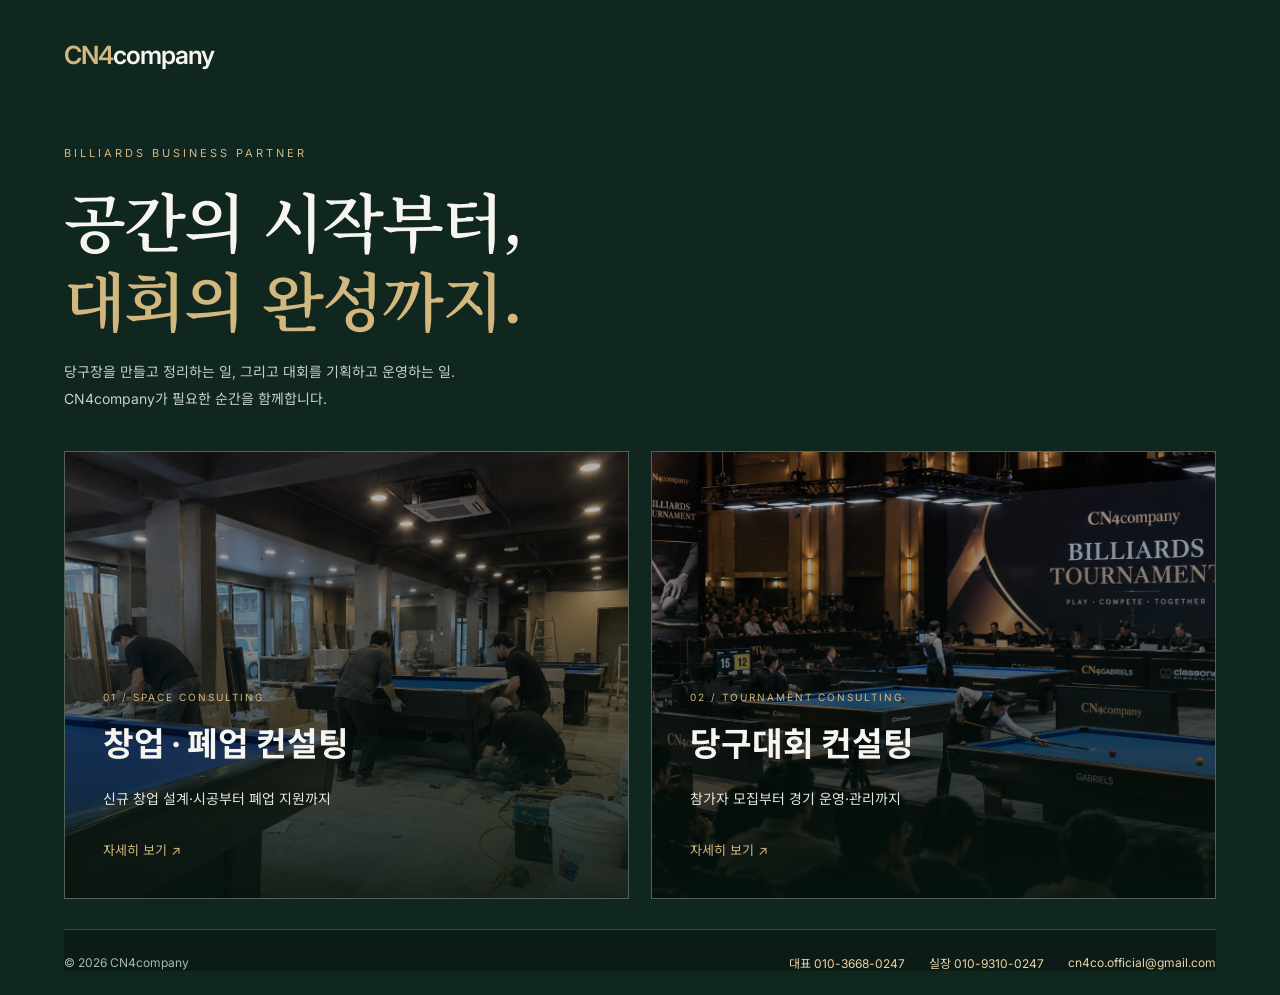
==== commit 9785bdaf: "Update intro images" ====
--- a/index.html
+++ b/index.html
@@ -1,2 +1,183 @@
+
 <!DOCTYPE html>
-<html lang="ko"><head><meta charset="utf-8"/><meta content="width=device-width,initial-scale=1" name="viewport"/><meta content="#10271f" name="theme-color"/><title>CN4company | 당구 공간과 대회의 새로운 기준</title><meta content="CN4company: 당구장 창업·폐업 컨설팅과 당구대회 기획·모집·운영 지원." name="description"/><meta content="79d1dc871df807eaf9da4f68a3aed880442866fa" name="naver-site-verification"/><meta content="website" property="og:type"/><meta content="CN4company | 당구장 창업·폐업 및 대회 컨설팅" property="og:title"/><meta content="https://cn4company.com/" property="og:url"/><link href="style.css" rel="stylesheet"/><link href="expansion.css" rel="stylesheet"/></head><body class="intro-body"><main class="intro-shell"><div class="intro-brand"><span>CN4</span>company</div><p class="intro-kicker">BILLIARDS BUSINESS PARTNER</p><h1>공간의 시작부터,<br/><em>대회의 완성까지.</em></h1><p class="intro-desc">당구장을 만들고 정리하는 일, 그리고 대회를 기획하고 운영하는 일.<br/>CN4company가 필요한 순간을 함께합니다.</p><div class="choice-grid"><a class="choice-card" href="startup.html"><img alt="당구장 창업 및 시공 사례" src="images/nobel2.jpg"/><div class="choice-overlay"><small>01 / SPACE CONSULTING</small><h2>창업 · 폐업 컨설팅</h2><p>신규 창업 설계·시공부터 폐업 지원까지</p><span>자세히 보기 ↗</span></div></a><a class="choice-card" href="tournament.html"><img alt="당구대회 운영 공간" src="images/apple2.jpg"/><div class="choice-overlay"><small>02 / TOURNAMENT CONSULTING</small><h2>당구대회 컨설팅</h2><p>참가자 모집부터 경기 운영·관리까지</p><span>자세히 보기 ↗</span></div></a></div><footer class="intro-footer"><div class="intro-footer-brand">© 2026 CN4company</div><div class="intro-contact-details"><a href="tel:01036680247">대표 010-3668-0247</a><a href="tel:01093100247">실장 010-9310-0247</a><a href="mailto:cn4co.official@gmail.com">cn4co.official@gmail.com</a></div></footer></main></body></html>+<html lang="ko">
+
+<head>
+    <!-- 기본 설정 -->
+    <meta charset="utf-8" />
+    <meta name="viewport" content="width=device-width, initial-scale=1" />
+    <meta name="theme-color" content="#10271f" />
+
+    <!-- 검색엔진 정보 -->
+    <title>CN4company | 당구 공간과 대회의 새로운 기준</title>
+    <meta
+        name="description"
+        content="CN4company: 당구장 창업·폐업 컨설팅과 당구대회 기획·모집·운영 지원."
+    />
+
+    <!-- 네이버 사이트 인증 -->
+    <meta
+        name="naver-site-verification"
+        content="79d1dc871df807eaf9da4f68a3aed880442866fa"
+    />
+
+    <!-- SNS 공유 정보 -->
+    <meta property="og:type" content="website" />
+    <meta
+        property="og:title"
+        content="CN4company | 당구장 창업·폐업 및 대회 컨설팅"
+    />
+    <meta property="og:url" content="https://cn4company.com/" />
+
+    <!-- 디자인 파일 연결 -->
+    <link rel="stylesheet" href="style.css" />
+    <link rel="stylesheet" href="expansion.css" />
+</head>
+
+<body class="intro-body">
+
+    <main class="intro-shell">
+
+        <!-- ======================================
+             1. 회사 로고
+        ======================================= -->
+        <div class="intro-brand">
+            <span>CN4</span>company
+        </div>
+
+
+        <!-- ======================================
+             2. 메인 소개 영역
+        ======================================= -->
+
+        <!-- 영문 소제목 -->
+        <p class="intro-kicker">
+            BILLIARDS BUSINESS PARTNER
+        </p>
+
+        <!-- 메인 큰 제목 -->
+        <h1>
+            공간의 시작부터,<br />
+            <em>대회의 완성까지.</em>
+        </h1>
+
+        <!-- 메인 설명 -->
+        <p class="intro-desc">
+            당구장을 만들고 정리하는 일,
+            그리고 대회를 기획하고 운영하는 일.<br />
+            CN4company가 필요한 순간을 함께합니다.
+        </p>
+
+
+        <!-- ======================================
+             3. 서비스 선택 영역
+        ======================================= -->
+        <div class="choice-grid">
+
+            <!-- 3-1. 당구장 창업·폐업 컨설팅 -->
+            <a class="choice-card" href="startup.html">
+
+                <!-- 카드 배경 이미지 -->
+                <img
+                    src="images/startup_construction.png"
+                    alt="당구장 창업 및 시공 사례"
+                />
+
+                <div class="choice-overlay">
+
+                    <!-- 영문 카테고리 -->
+                    <small>
+                        01 / SPACE CONSULTING
+                    </small>
+
+                    <!-- 서비스 큰 제목 -->
+                    <h2>
+                        창업 · 폐업 컨설팅
+                    </h2>
+
+                    <!-- 서비스 설명 -->
+                    <p>
+                        신규 창업 설계·시공부터 폐업 지원까지
+                    </p>
+
+                    <!-- 이동 안내 -->
+                    <span>
+                        자세히 보기 ↗
+                    </span>
+
+                </div>
+            </a>
+
+
+            <!-- 3-2. 당구대회 컨설팅 -->
+            <a class="choice-card" href="tournament.html">
+
+                <!-- 카드 배경 이미지 -->
+                <img
+                    src="images/tournament_arena_ai.png"
+                    alt="당구대회 운영 공간"
+                />
+
+                <div class="choice-overlay">
+
+                    <!-- 영문 카테고리 -->
+                    <small>
+                        02 / TOURNAMENT CONSULTING
+                    </small>
+
+                    <!-- 서비스 큰 제목 -->
+                    <h2>
+                        당구대회 컨설팅
+                    </h2>
+
+                    <!-- 서비스 설명 -->
+                    <p>
+                        참가자 모집부터 경기 운영·관리까지
+                    </p>
+
+                    <!-- 이동 안내 -->
+                    <span>
+                        자세히 보기 ↗
+                    </span>
+
+                </div>
+            </a>
+
+        </div>
+
+
+        <!-- ======================================
+             4. 하단 연락처 영역
+        ======================================= -->
+        <footer class="intro-footer">
+
+            <!-- 저작권 -->
+            <div class="intro-footer-brand">
+                © 2026 CN4company
+            </div>
+
+            <!-- 연락처 -->
+            <div class="intro-contact-details">
+
+                <!-- 대표 전화 -->
+                <a href="tel:01036680247">
+                    대표 010-3668-0247
+                </a>
+
+                <!-- 실장 전화 -->
+                <a href="tel:01093100247">
+                    실장 010-9310-0247
+                </a>
+
+                <!-- 이메일 -->
+                <a href="mailto:cn4co.official@gmail.com">
+                    cn4co.official@gmail.com
+                </a>
+
+            </div>
+        </footer>
+
+    </main>
+
+</body>
+</html>
--- a/expansion.css
+++ b/expansion.css
@@ -1,3 +1,4 @@
+@import url('https://fonts.googleapis.com/css2?family=Noto+Serif+KR:wght@400;500;600;700&display=swap');
 
 /* CN4company expanded services */
 .intro-body{background:#10271f;color:#f7f5ef}.intro-shell{max-width:1400px;min-height:100vh;margin:auto;padding:40px clamp(20px,5vw,76px) 24px}.intro-brand{font-size:25px;font-weight:600;letter-spacing:-1px}.intro-brand span{color:#d2b77f}.intro-kicker{margin:76px 0 20px;color:#d2b77f;font-size:11px;letter-spacing:3px}.intro-shell h1{font-size:clamp(36px,5vw,72px);font-weight:500;letter-spacing:-2px;line-height:1.23;margin:0}.intro-shell h1 em{color:#d2b77f;font-style:normal}.intro-desc{line-height:1.9;color:#c6d0c8;font-size:14px;margin:22px 0 38px}.choice-grid{display:grid;grid-template-columns:1fr 1fr;gap:22px}.choice-card{height:clamp(320px,35vw,465px);position:relative;overflow:hidden;border:1px solid #506356}.choice-card img{width:100%;height:100%;object-fit:cover;filter:brightness(.7);transition:transform .7s,filter .7s}.choice-card:hover img{transform:scale(1.06);filter:brightness(.85)}.choice-overlay{position:absolute;inset:0;padding:clamp(22px,3vw,42px);background:linear-gradient(transparent 15%,rgba(5,20,14,.86));display:flex;flex-direction:column;justify-content:flex-end}.choice-overlay small{color:#d2b77f;letter-spacing:2px;font-size:10px}.choice-overlay h2{font-size:clamp(25px,2.6vw,39px);margin:14px 0 8px}.choice-overlay p{font-size:14px;color:#e1e7e0}.choice-overlay span{margin-top:18px;color:#d2b77f;font-size:13px}.intro-footer{display:flex;justify-content:space-between;gap:20px;margin-top:30px;color:#9ea99f;font-size:11px}.intro-footer a{color:#d2b77f}.tournament-hero{background:#10271f;color:white;min-height:720px;display:grid;grid-template-columns:1.08fr 1fr}.tournament-copy{padding:180px 7vw 100px;display:flex;flex-direction:column;align-items:flex-start;justify-content:center}.tournament-copy h1{font-size:clamp(40px,4.4vw,70px);line-height:1.2;letter-spacing:-2px;margin:0}.tournament-copy h1 strong{color:#d2b77f}.tournament-copy>p:not(.eyebrow){color:#d8e0d8;line-height:2;margin:28px 0}.tournament-photo img{width:100%;height:100%;object-fit:cover}.t-service-grid{display:grid;grid-template-columns:repeat(3,1fr);gap:16px}.t-service{border:1px solid #dcd8cf;background:#fff;padding:44px 30px;min-height:280px}.t-service span{font-size:11px;letter-spacing:1.5px;color:#a6844d}.t-service h3{font-size:24px;margin:30px 0 16px}.t-service p,.workflow-grid p{font-size:14px;line-height:1.9;color:#737a75}.workflow{background:#eeeae0}.workflow-grid{display:grid;grid-template-columns:repeat(4,1fr);gap:18px}.workflow-grid>div{border-top:1px solid #b89455;padding:24px 6px}.workflow-grid b{font-size:26px;color:#b89455}.workflow-grid h3{margin-top:26px}.digital-section{background:#10271f;color:white}.digital-section h2{font-size:clamp(32px,4vw,58px);line-height:1.25}.digital-section h2 span{color:#d2b77f}.digital-section>p:not(.eyebrow){max-width:720px;line-height:2;color:#d8e0d8}.digital-tags{display:flex;gap:12px;flex-wrap:wrap;margin:34px 0}.digital-tags span{border:1px solid #637467;padding:14px 20px;font-size:13px}.digital-section small{color:#b6c0b7}.service-grid:has(.service-card:nth-child(2):last-child){grid-template-columns:repeat(2,minmax(0,1fr))}@media(max-width:900px){.choice-grid,.tournament-hero,.t-service-grid{grid-template-columns:1fr}.intro-kicker{margin-top:45px}.choice-card{height:360px}.tournament-copy{padding:150px 7vw 70px}.tournament-photo{height:300px}.workflow-grid{grid-template-columns:repeat(2,1fr)}}@media(max-width:600px){.intro-shell{padding-top:24px}.intro-desc br{display:none}.choice-card{height:300px}.workflow-grid,.service-grid:has(.service-card:nth-child(2):last-child){grid-template-columns:1fr}.t-service{min-height:230px}.tournament-copy h1{font-size:38px}}
@@ -40,3 +41,130 @@
 .header .nav-wrap .cn4-back-link:hover{background:#10271f;color:#fff}
 @media(max-width:900px){.header .nav-wrap .cn4-back-link{margin-left:10px;padding:9px 10px;font-size:11px}.intro-footer{align-items:flex-start;flex-direction:column}}
 @media(max-width:560px){.intro-contact-details{flex-direction:column;align-items:flex-start;gap:10px}.intro-footer{margin-top:26px}}
+
+/* 2026-10: Premium Korean serif headings matching the opening hero */
+body .premium-services-head h2,
+body .premium-service-bottom h3 {
+  font-family: 'Noto Serif KR', 'Nanum Myeongjo', 'Batang', serif;
+  font-weight: 500;
+  word-break: keep-all;
+}
+body .premium-services-head h2 {letter-spacing: -0.055em; line-height: 1.34;}
+body .premium-service-bottom h3 {letter-spacing: -0.05em; line-height: 1.25;}
+
+/* Tournament consulting: match the refined serif headings on the space consulting page. */
+body:has(.tournament-hero) .tournament-copy h1,
+body:has(.tournament-hero) .section-head h2,
+body:has(.tournament-hero) .digital-section h2,
+body:has(.tournament-hero) .contact-copy h2,
+body:has(.tournament-hero) .t-service h3,
+body:has(.tournament-hero) .workflow-grid h3 {
+  font-family: 'Noto Serif KR', 'Nanum Myeongjo', 'Batang', serif;
+  font-weight: 500;
+  letter-spacing: -0.05em;
+  line-height: 1.32;
+  word-break: keep-all;
+}
+body:has(.tournament-hero) .tournament-copy h1 strong {font-weight: 500;}
+
+/* CN4company: right-aligned gold BACK button */
+.header .nav-wrap .cn4-back-link{
+  display:inline-flex;align-items:center;justify-content:center;
+  flex-shrink:0;margin-left:18px;padding:13px 21px;
+  background:#c6a563;color:#10271f;border:1px solid #c6a563;
+  font-family:Inter,'Noto Sans KR',sans-serif;font-size:12px;font-weight:700;
+  letter-spacing:.1em;text-decoration:none;white-space:nowrap;
+  transition:background-color .28s ease,color .28s ease,border-color .28s ease,transform .28s ease,box-shadow .28s ease;
+}
+.header .nav-wrap .cn4-back-link:hover,
+.header .nav-wrap .cn4-back-link:focus-visible{
+  background:#10271f;color:#e5c47e;border-color:#10271f;
+  transform:translateY(-2px);box-shadow:0 5px 16px rgba(16,39,31,.18);
+}
+.header .nav-wrap .cn4-back-link:focus-visible{outline:2px solid #c6a563;outline-offset:3px}
+@media(max-width:900px){
+  .header .nav-wrap .menu-btn{margin-left:auto}
+  .header .nav-wrap .cn4-back-link{margin-left:12px;padding:11px 15px;font-size:11px}
+}
+@media(prefers-reduced-motion:reduce){
+  .header .nav-wrap .cn4-back-link{transition:none}
+  .header .nav-wrap .cn4-back-link:hover{transform:none}
+}
+
+/* Directional arrow within gold BACK button */
+.header .nav-wrap .cn4-back-link{gap:9px}
+.header .nav-wrap .cn4-back-arrow{display:inline-block;font-size:17px;line-height:1;transition:transform .28s ease}
+.header .nav-wrap .cn4-back-link:hover .cn4-back-arrow,.header .nav-wrap .cn4-back-link:focus-visible .cn4-back-arrow{transform:translateX(-4px)}
+@media(prefers-reduced-motion:reduce){.header .nav-wrap .cn4-back-arrow{transition:none}.header .nav-wrap .cn4-back-link:hover .cn4-back-arrow{transform:none}}
+
+/* Tournament services: clickable cards linking to the contact section */
+body:has(.tournament-hero) .t-service-grid .cn4-service-clickable {
+  display:block; color:inherit; text-decoration:none; cursor:pointer;
+  transition:background-color .3s ease, border-color .3s ease, box-shadow .3s ease, transform .3s ease;
+}
+body:has(.tournament-hero) .t-service-grid .cn4-service-clickable:hover,
+body:has(.tournament-hero) .t-service-grid .cn4-service-clickable:focus-visible {
+  background:#f4eddd; border-color:#c6a563;
+  box-shadow:0 14px 32px rgba(16,39,31,.12); transform:translateY(-5px);
+}
+body:has(.tournament-hero) .t-service-grid .cn4-service-clickable h3 {
+  transition:color .3s ease;
+}
+body:has(.tournament-hero) .t-service-grid .cn4-service-clickable:hover h3,
+body:has(.tournament-hero) .t-service-grid .cn4-service-clickable:focus-visible h3 {color:#a47c37;}
+body:has(.tournament-hero) .t-service-grid .cn4-service-clickable:focus-visible {outline:2px solid #b8924f;outline-offset:3px;}
+html {scroll-behavior:smooth;}
+#contact {scroll-margin-top:110px;}
+@media(prefers-reduced-motion:reduce){
+ html {scroll-behavior:auto;}
+ body:has(.tournament-hero) .t-service-grid .cn4-service-clickable {transition:none;}
+ body:has(.tournament-hero) .t-service-grid .cn4-service-clickable:hover {transform:none;}
+}
+
+/* CN4 Tournament / premium editorial photo showcase */
+body:has(.tournament-hero) .cn4-digital-showcase{padding:0!important;overflow:hidden;background:#10271f}
+.cn4-digital-layout{display:grid;grid-template-columns:minmax(0,1.03fr) minmax(0,.97fr);min-height:690px;max-width:1900px;margin:auto}
+.cn4-digital-content{padding:clamp(65px,7vw,120px) clamp(28px,5.4vw,100px);display:flex;flex-direction:column;justify-content:center;align-items:flex-start}
+.cn4-digital-content h2{margin:18px 0 0;font-size:clamp(34px,4vw,64px);line-height:1.26}
+.cn4-digital-rule{height:1px;width:90px;background:#c5a267;margin:32px 0 8px}
+.cn4-digital-content>p:not(.eyebrow){line-height:2;max-width:660px;color:#d8e0d8}
+.cn4-digital-content .digital-tags{margin:26px 0 30px}
+.cn4-digital-content .digital-tags span{transition:background .25s,border-color .25s;color:#f7f5ef}
+.cn4-digital-content .digital-tags span:hover{background:rgba(197,162,103,.15);border-color:#c5a267}
+.cn4-digital-content small{line-height:1.8}
+.cn4-digital-visual{min-height:620px;position:relative;isolation:isolate;overflow:hidden;background:#17291f}
+.cn4-digital-image-frame,.cn4-digital-image-shade{position:absolute;inset:0}
+.cn4-digital-image-frame img{width:100%;height:100%;object-fit:cover;object-position:center;display:block;transition:transform .9s ease}
+.cn4-digital-visual:hover .cn4-digital-image-frame img{transform:scale(1.045)}
+.cn4-digital-image-shade{background:linear-gradient(180deg,rgba(5,19,15,.35) 0%,transparent 38%,rgba(5,19,15,.12) 52%,rgba(5,19,15,.9) 100%)}
+.cn4-digital-image-top{position:absolute;top:32px;left:34px;right:34px;display:flex;align-items:center;gap:10px;font-size:11px;letter-spacing:2px;color:#fff;font-weight:600}
+.cn4-digital-image-top>span:last-child{margin-left:auto;color:#e5c78d}
+.cn4-digital-dot{height:7px;width:7px;background:#d2b77f;border-radius:50%;box-shadow:0 0 0 5px rgba(210,183,127,.17)}
+.cn4-digital-image-caption{position:absolute;bottom:48px;left:clamp(28px,4vw,65px);right:60px;display:flex;flex-direction:column;gap:17px;color:#fff}
+.cn4-digital-image-caption>span:first-child{color:#d2b77f;letter-spacing:2.2px;font-size:11px}
+.cn4-digital-image-caption strong{font-family:'Noto Serif KR',serif;font-weight:500;font-size:clamp(25px,2.7vw,44px);line-height:1.4;letter-spacing:-1px}
+.cn4-digital-image-line{height:1px;width:100%;background:rgba(210,183,127,.7);margin-top:9px}
+.cn4-digital-corner{position:absolute;right:33px;bottom:46px;color:#d2b77f;font-size:25px}
+@media(max-width:950px){.cn4-digital-layout{grid-template-columns:1fr}.cn4-digital-content{padding:72px 7vw}.cn4-digital-visual{min-height:490px}}
+@media(max-width:600px){.cn4-digital-content{padding:58px 24px}.cn4-digital-visual{min-height:410px}.cn4-digital-image-top{left:20px;right:20px;top:22px;font-size:9px;letter-spacing:1px}.cn4-digital-image-caption{left:24px;bottom:35px;right:48px}.cn4-digital-corner{right:20px;bottom:32px}}
+@media(prefers-reduced-motion:reduce){.cn4-digital-image-frame img{transition:none}}
+
+/* =========================================
+   CN4company 인트로 메인 제목 글꼴 통일
+========================================= */
+
+/* 고급스러운 명조체 불러오기 */
+@import url('https://fonts.googleapis.com/css2?family=Noto+Serif+KR:wght@400;500;600;700&display=swap');
+
+/* 인트로 페이지 큰 제목 */
+.intro-shell h1 {
+    font-family: 'Noto Serif KR', serif !important;
+    font-weight: 600;
+}
+
+/* 금색으로 강조된 문구 */
+.intro-shell h1 em {
+    font-family: 'Noto Serif KR', serif !important;
+    font-weight: 600;
+    font-style: normal;
+}
